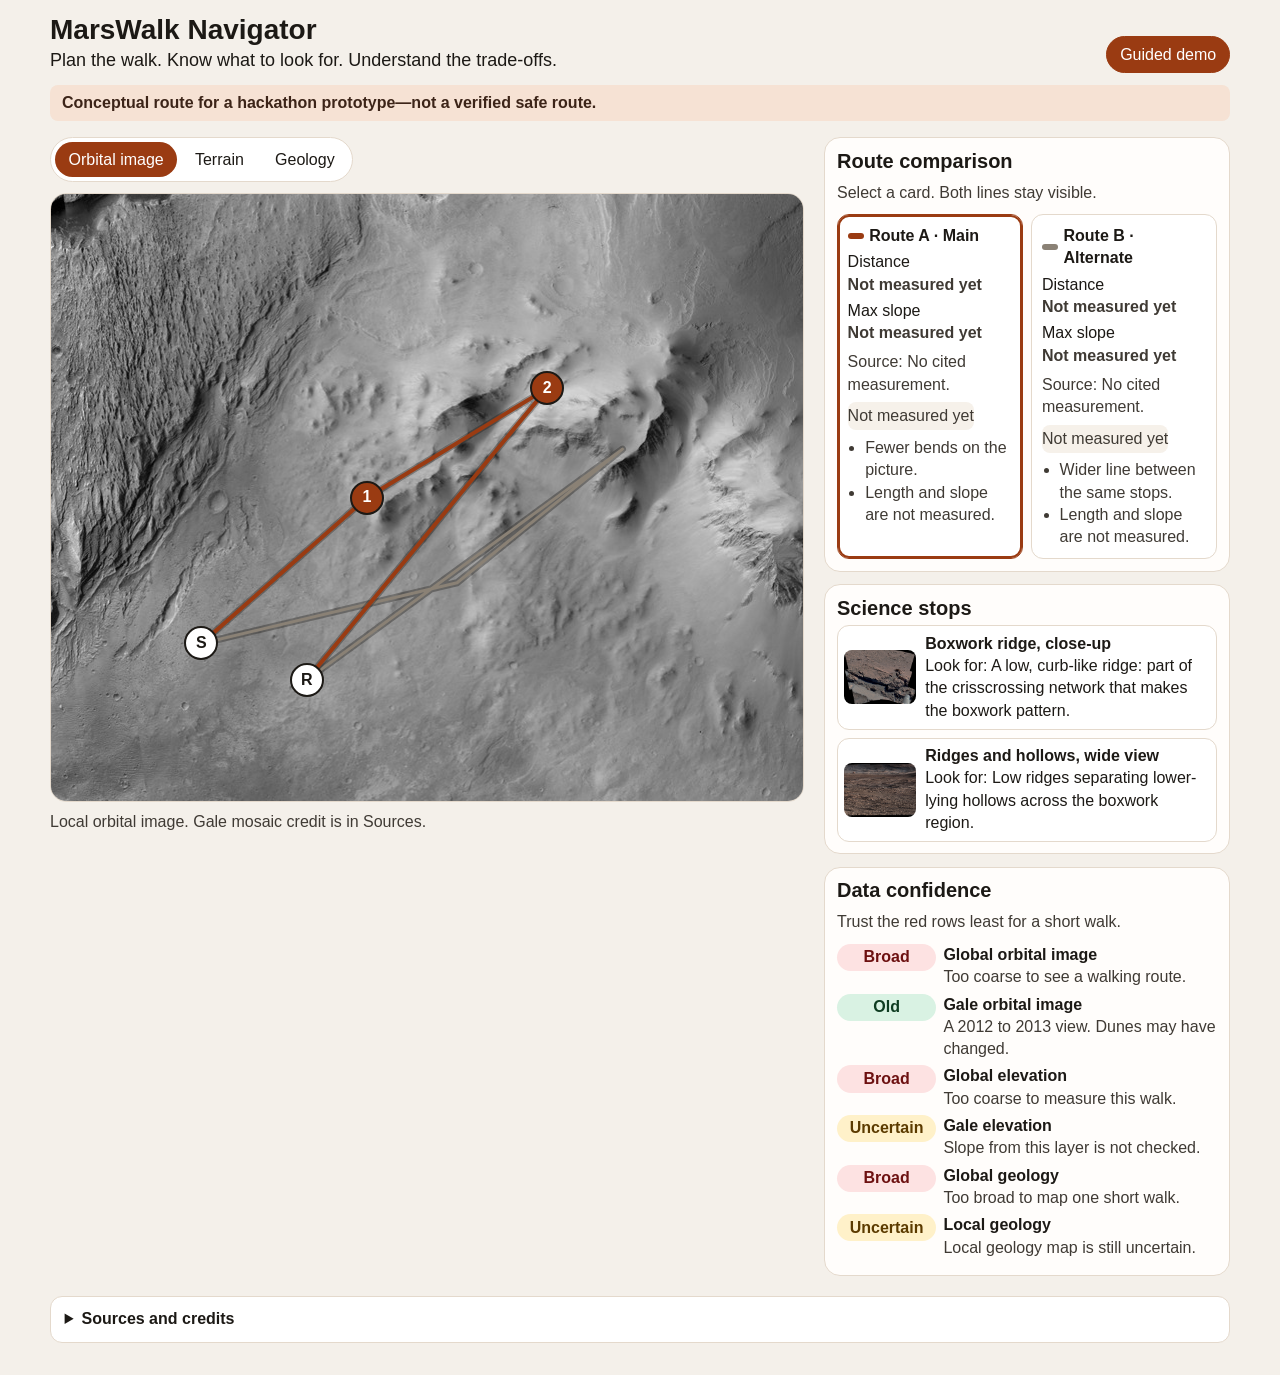
==== index.html @ 195db666 "Share the MarsWalk Navigator prototype." ====
<!DOCTYPE html>
<html lang="en">
<head>
  <meta charset="UTF-8">
  <meta name="viewport" content="width=device-width, initial-scale=1">
  <title>MarsWalk Navigator</title>
  <link rel="stylesheet" href="style.css">
</head>
<body>
  <a class="skip" href="#map-heading">Skip to map</a>
  <div class="page">
    <header class="topbar">
      <div class="topbar-row">
        <div>
          <h1>MarsWalk Navigator</h1>
          <p class="tagline">Plan the walk. Know what to look for. Understand the trade-offs.</p>
        </div>
        <button type="button" id="guide-open">Guided demo</button>
      </div>
      <p class="ribbon" role="note">Conceptual route for a hackathon prototype—not a verified safe route.</p>
    </header>

    <div id="guide" class="guide" hidden role="region" aria-label="Guided demo">
      <p id="guide-count"></p>
      <p id="guide-caption" aria-live="polite"></p>
      <div class="guide-actions">
        <button type="button" id="guide-back">Back</button>
        <button type="button" id="guide-next">Next</button>
        <button type="button" id="guide-close">Close</button>
      </div>
    </div>

    <main class="layout">
      <section class="map-column" aria-labelledby="map-heading">
        <h2 id="map-heading" class="visually-hidden">Map</h2>
        <div class="tabs" role="tablist" aria-label="Map view">
          <button type="button" role="tab" id="tab-orbital" data-layer="orbital" aria-selected="true" aria-controls="map-panel">Orbital image</button>
          <button type="button" role="tab" id="tab-terrain" data-layer="terrain" aria-selected="false" aria-controls="map-panel" tabindex="-1">Terrain</button>
          <button type="button" role="tab" id="tab-geology" data-layer="geology" aria-selected="false" aria-controls="map-panel" tabindex="-1">Geology</button>
        </div>
        <div class="map-frame" id="map-panel" role="tabpanel" aria-labelledby="tab-orbital">
          <img id="map-photo" src="assets/base-map.jpg" alt="Grayscale orbital view of ridged ground. Lines on top are a conceptual route.">
          <div id="map-missing" class="map-missing" hidden>
            <p>Layer not available yet</p>
          </div>
          <svg id="routes" viewBox="0 0 100 100" preserveAspectRatio="none" aria-hidden="true"></svg>
          <div id="markers"></div>
        </div>
        <p id="map-caption" class="caption">Local orbital image. Gale mosaic credit is in Sources.</p>
      </section>

      <aside class="side" aria-label="Walk plan">
        <section class="card" aria-labelledby="routes-heading">
          <h2 id="routes-heading">Route comparison</h2>
          <p class="helper">Select a card. Both lines stay visible.</p>
          <div id="route-cards" class="route-grid"></div>
        </section>

        <section class="card" aria-labelledby="stops-heading">
          <h2 id="stops-heading">Science stops</h2>
          <div id="stop-cards" class="stop-list"></div>
        </section>

        <section class="card" aria-labelledby="trust-heading">
          <h2 id="trust-heading" tabindex="-1">Data confidence</h2>
          <p class="helper">Trust the red rows least for a short walk.</p>
          <ul id="confidence" class="trust-list"></ul>
        </section>
      </aside>
    </main>

    <footer>
      <details>
        <summary>Sources and credits</summary>
        <div id="sources"></div>
      </details>
    </footer>
  </div>

  <div id="modal" class="modal" hidden>
    <div class="modal-backdrop" id="modal-backdrop"></div>
    <div class="modal-panel" role="dialog" aria-modal="true" aria-labelledby="modal-title">
      <button type="button" id="modal-close">Close</button>
      <h2 id="modal-title"></h2>
      <img id="modal-photo" alt="">
      <p id="modal-missing" class="muted" hidden>Photo not available yet</p>
      <p id="modal-look"></p>
      <p id="modal-note"></p>
      <p id="modal-tools"></p>
      <p id="modal-credit"></p>
    </div>
  </div>

  <script src="assets/data.js"></script>
  <script src="script.js"></script>
</body>
</html>
---- style.css ----
/* MarsWalk Navigator. One accent, two text sizes, plus headings. */

:root {
  --ink: #1c1915;
  --muted: #3f3a34;
  --paper: #f4f0ea;
  --card: #fffdfb;
  --line: #e4d9cc;
  --accent: #9a3b12;
  --soft: #f6e2d4;
}

* {
  box-sizing: border-box;
}

body {
  margin: 0;
  font-family: "Segoe UI", sans-serif;
  font-size: 16px;
  line-height: 1.4;
  color: var(--ink);
  background: var(--paper);
}

button,
summary {
  font: inherit;
  cursor: pointer;
}

button:focus-visible,
summary:focus-visible,
a:focus-visible {
  outline: 3px solid #0b57d0;
  outline-offset: 2px;
}

h1, h2, p {
  margin-top: 0;
}

h1 {
  margin-bottom: 0.15rem;
  font-size: 1.75rem;
  line-height: 1.15;
}

h2 {
  margin-bottom: 0.35rem;
  font-size: 1.25rem;
  line-height: 1.2;
}

.page {
  width: min(1180px, calc(100% - 2rem));
  margin: 0 auto;
  padding: 0.85rem 0 2rem;
}

.skip {
  position: absolute;
  left: 0.5rem;
  top: 0.5rem;
  transform: translateY(-150%);
  background: #fff;
  color: var(--ink);
  padding: 0.4rem 0.6rem;
  z-index: 30;
}

.skip:focus {
  transform: none;
}

.topbar-row {
  display: flex;
  justify-content: space-between;
  gap: 1rem;
  align-items: flex-end;
}

.tagline {
  margin-bottom: 0;
  font-size: 1.125rem;
}

.ribbon {
  margin: 0.7rem 0 0;
  padding: 0.45rem 0.75rem;
  border-radius: 8px;
  background: var(--soft);
  color: #3c2418;
  font-weight: 700;
}

#guide-open,
.guide-actions button,
#modal-close {
  border: 1px solid var(--accent);
  border-radius: 999px;
  background: #fff;
  color: var(--accent);
  padding: 0.4rem 0.8rem;
}

#guide-open {
  background: var(--accent);
  color: #fff;
  white-space: nowrap;
}

.guide {
  margin-top: 0.7rem;
  padding: 0.75rem 0.85rem;
  border-radius: 12px;
  background: #fff;
  border: 1px solid var(--line);
}

.guide p {
  margin-bottom: 0.35rem;
}

.guide-actions {
  display: flex;
  gap: 0.4rem;
  margin-top: 0.45rem;
}

.layout {
  display: grid;
  grid-template-columns: minmax(0, 65fr) minmax(260px, 35fr);
  gap: 1.25rem;
  align-items: start;
  margin-top: 1rem;
}

.caption,
.helper {
  margin: 0.55rem 0 0;
  color: var(--muted);
}

.tabs {
  display: flex;
  gap: 0.25rem;
  width: fit-content;
  max-width: 100%;
  margin-bottom: 0.65rem;
  padding: 0.25rem;
  border: 1px solid var(--line);
  border-radius: 999px;
  background: #fff;
}

.tabs button {
  border: 0;
  border-radius: 999px;
  background: transparent;
  color: var(--ink);
  padding: 0.4rem 0.85rem;
}

.tabs button[aria-selected="true"] {
  background: var(--accent);
  color: #fff;
}

.map-frame {
  position: relative;
  overflow: hidden;
  aspect-ratio: 751 / 607;
  border-radius: 16px;
  background: #e7e1d6;
  border: 1px solid var(--line);
}

#map-photo {
  display: block;
  width: 100%;
  height: 100%;
  object-fit: cover;
  opacity: 1;
  transition: opacity 0.35s ease;
}

#map-photo.is-out {
  opacity: 0;
}

#routes,
#markers,
.map-missing {
  position: absolute;
  inset: 0;
}

#routes {
  width: 100%;
  height: 100%;
  z-index: 1;
}

.route {
  fill: none;
  stroke-linejoin: round;
  stroke-linecap: round;
  vector-effect: non-scaling-stroke;
}

.route-halo {
  stroke: #1c1915;
  stroke-width: 7px;
  opacity: 0.35;
}

.route-line {
  stroke: #8a8175;
  stroke-width: 3px;
}

.route-line.is-on {
  stroke: var(--accent);
  stroke-width: 4px;
}

#markers {
  z-index: 3;
}

.marker {
  position: absolute;
  width: 34px;
  height: 34px;
  border: 2px solid #1c1915;
  border-radius: 50%;
  background: #fff;
  color: var(--ink);
  font-weight: 700;
  transform: translate(-50%, -50%);
  padding: 0;
}

.marker.is-stop {
  background: var(--accent);
  color: #fff;
}

.tip {
  position: absolute;
  left: 50%;
  bottom: calc(100% + 6px);
  transform: translateX(-50%);
  padding: 0.2rem 0.45rem;
  border-radius: 6px;
  background: #1c1915;
  color: #fff;
  font-size: 1rem;
  font-weight: 600;
  white-space: nowrap;
  opacity: 0;
  pointer-events: none;
}

.tip.below {
  bottom: auto;
  top: calc(100% + 6px);
}

.marker:hover .tip,
.marker:focus .tip,
.marker:focus-visible .tip {
  opacity: 1;
}

.map-missing {
  z-index: 2;
  display: grid;
  align-content: start;
  justify-items: center;
  padding: 0.75rem;
}

.map-missing p {
  margin: 0;
  padding: 0.35rem 0.7rem;
  border-radius: 999px;
  background: rgba(255, 253, 251, 0.95);
  font-weight: 700;
}

.side {
  display: flex;
  flex-direction: column;
  gap: 0.8rem;
}

.card {
  padding: 0.65rem 0.75rem 0.7rem;
  border: 1px solid var(--line);
  border-radius: 16px;
  background: var(--card);
}

.route-grid {
  display: grid;
  grid-template-columns: 1fr 1fr;
  gap: 0.55rem;
  margin-top: 0.65rem;
}

.route-card {
  display: flex;
  flex-direction: column;
  gap: 0.25rem;
  width: 100%;
  padding: 0.6rem;
  border: 1px solid var(--line);
  border-radius: 12px;
  background: #fff;
  color: var(--ink);
  text-align: left;
}

.route-card[aria-pressed="true"] {
  border-color: var(--accent);
  box-shadow: inset 0 0 0 2px var(--accent);
}

.route-name {
  display: flex;
  align-items: center;
  gap: 0.35rem;
  font-weight: 700;
}

.swatch {
  width: 1rem;
  height: 0.35rem;
  border-radius: 999px;
  background: #8a8175;
}

.swatch.is-on {
  background: var(--accent);
}

.stat {
  display: flex;
  flex-direction: column;
}

.stat b {
  font-weight: 700;
}

.is-empty {
  color: var(--muted);
  font-weight: 600;
}

.source-line,
.tradeoffs {
  margin: 0.15rem 0 0;
  color: var(--muted);
}

.tradeoffs {
  padding-left: 1.1rem;
}

.profile-box {
  display: grid;
  place-items: center;
  min-height: 28px;
  margin-top: 0.15rem;
  border-radius: 8px;
  background: #f6f1ea;
  color: var(--muted);
  text-align: center;
}

.profile-box svg {
  width: 100%;
  height: 52px;
  display: block;
}

.stop-list {
  display: flex;
  flex-direction: column;
  gap: 0.5rem;
}

.stop-btn {
  display: grid;
  grid-template-columns: 72px 1fr;
  gap: 0.55rem;
  width: 100%;
  padding: 0.4rem;
  border: 1px solid var(--line);
  border-radius: 12px;
  background: #fff;
  color: var(--ink);
  text-align: left;
  align-items: center;
}

.stop-btn img {
  width: 72px;
  height: 54px;
  object-fit: cover;
  border-radius: 8px;
  background: #e7e1d6;
}

.stop-btn strong,
.look-line {
  display: block;
}

.trust-list {
  list-style: none;
  margin: 0.65rem 0 0;
  padding: 0;
}

.trust-list li {
  display: grid;
  grid-template-columns: auto 1fr;
  gap: 0.45rem;
  align-items: start;
  margin: 0.3rem 0;
}

.badge {
  display: inline-block;
  min-width: 6.2rem;
  padding: 0.15rem 0.45rem;
  border-radius: 999px;
  font-weight: 700;
  text-align: center;
}

.badge-red {
  background: #fde2e2;
  color: #6d1010;
}

.badge-yellow {
  background: #fff1c9;
  color: #5c3b00;
}

.badge-green {
  background: #d9f2e3;
  color: #0f3d22;
}

.trust-copy {
  display: block;
}

.reason {
  display: block;
  color: var(--muted);
}

footer {
  margin-top: 1.25rem;
}

details {
  border: 1px solid var(--line);
  border-radius: 12px;
  background: #fff;
  padding: 0.7rem 0.85rem;
}

summary {
  font-weight: 700;
}

#sources {
  margin-top: 0.7rem;
}

#sources h3 {
  margin: 0.9rem 0 0.25rem;
  font-size: 1.125rem;
}

#sources p,
#sources a {
  margin: 0.2rem 0;
  color: var(--ink);
  word-break: break-word;
}

.modal {
  position: fixed;
  inset: 0;
  z-index: 20;
  display: grid;
  place-items: center;
  padding: 1rem;
}

.modal-backdrop {
  position: absolute;
  inset: 0;
  background: rgba(28, 25, 21, 0.55);
}

.modal-panel {
  position: relative;
  z-index: 1;
  width: min(40rem, 100%);
  max-height: calc(100vh - 2rem);
  overflow: auto;
  padding: 1rem;
  border-radius: 16px;
  background: #fff;
}

.modal-panel img {
  display: block;
  width: 100%;
  max-height: 42vh;
  object-fit: contain;
  background: #1c1915;
  border-radius: 12px;
}

#modal-close {
  float: right;
}

.visually-hidden {
  position: absolute;
  width: 1px;
  height: 1px;
  padding: 0;
  margin: -1px;
  overflow: hidden;
  clip: rect(0, 0, 0, 0);
  border: 0;
}

#map-photo[hidden],
.map-missing[hidden],
.modal[hidden],
.guide[hidden],
#modal-missing[hidden] {
  display: none !important;
}

@media (prefers-reduced-motion: reduce) {
  #map-photo {
    transition: none;
  }
}

@media (max-width: 800px) {
  .layout {
    grid-template-columns: 1fr;
  }

  .topbar-row {
    flex-direction: column;
    align-items: flex-start;
  }

  .tabs {
    width: 100%;
  }

  .tabs button {
    flex: 1;
  }
}

@media (max-width: 520px) {
  .route-grid {
    grid-template-columns: 1fr;
  }
}
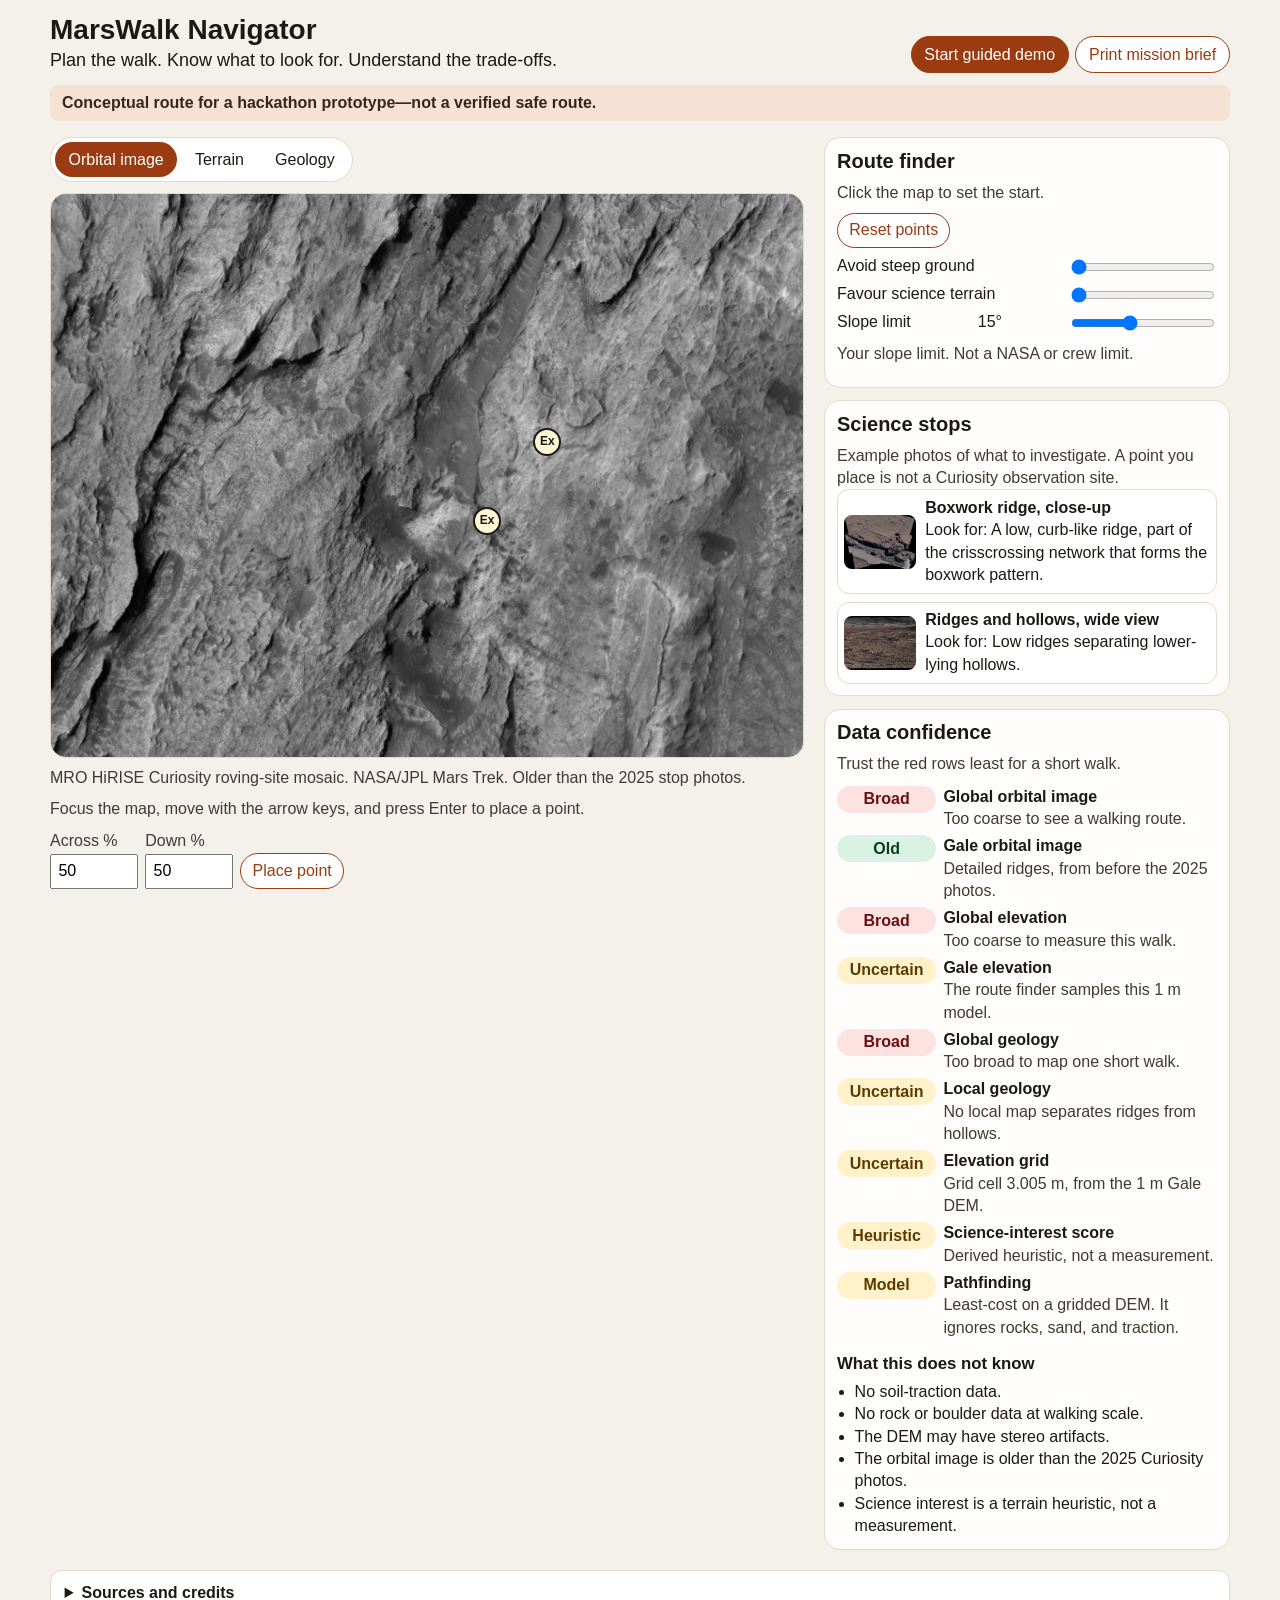
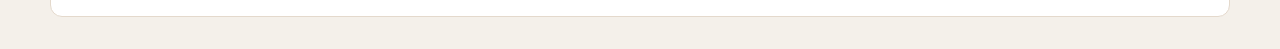
==== commit 6b05808a: "Replace fixed routes with a Gale DEM route finder." ====
--- a/index.html
+++ b/index.html
@@ -15,7 +15,10 @@
           <h1>MarsWalk Navigator</h1>
           <p class="tagline">Plan the walk. Know what to look for. Understand the trade-offs.</p>
         </div>
-        <button type="button" id="guide-open">Guided demo</button>
+        <div class="top-actions">
+          <button type="button" id="guide-open">Start guided demo</button>
+          <button type="button" id="print-brief">Print mission brief</button>
+        </div>
       </div>
       <p class="ribbon" role="note">Conceptual route for a hackathon prototype—not a verified safe route.</p>
     </header>
@@ -38,26 +41,45 @@
           <button type="button" role="tab" id="tab-terrain" data-layer="terrain" aria-selected="false" aria-controls="map-panel" tabindex="-1">Terrain</button>
           <button type="button" role="tab" id="tab-geology" data-layer="geology" aria-selected="false" aria-controls="map-panel" tabindex="-1">Geology</button>
         </div>
-        <div class="map-frame" id="map-panel" role="tabpanel" aria-labelledby="tab-orbital">
-          <img id="map-photo" src="assets/base-map.jpg" alt="Grayscale orbital view of ridged ground. Lines on top are a conceptual route.">
+        <div class="map-frame" id="map-panel" role="tabpanel" tabindex="0" aria-labelledby="tab-orbital" aria-describedby="map-hint">
+          <img id="map-photo" src="assets/maps/orbital.jpg" alt="Grayscale HiRISE view of boxwork ridges. Lines on top are conceptual routes.">
           <div id="map-missing" class="map-missing" hidden>
             <p>Layer not available yet</p>
           </div>
           <svg id="routes" viewBox="0 0 100 100" preserveAspectRatio="none" aria-hidden="true"></svg>
+          <div id="map-cursor" hidden></div>
           <div id="markers"></div>
         </div>
-        <p id="map-caption" class="caption">Local orbital image. Gale mosaic credit is in Sources.</p>
+        <p id="map-caption" class="caption">MRO HiRISE Curiosity roving-site mosaic. NASA/JPL Mars Trek.</p>
+        <p id="map-keys" class="helper">Focus the map, move with the arrow keys, and press Enter to place a point.</p>
+        <form id="coord-form" class="coord-form">
+          <label>Across % <input id="coord-x" type="number" min="0" max="100" step="0.1" value="50"></label>
+          <label>Down % <input id="coord-y" type="number" min="0" max="100" step="0.1" value="50"></label>
+          <button type="submit" id="coord-place">Place point</button>
+        </form>
       </section>
 
       <aside class="side" aria-label="Walk plan">
         <section class="card" aria-labelledby="routes-heading">
-          <h2 id="routes-heading">Route comparison</h2>
-          <p class="helper">Select a card. Both lines stay visible.</p>
+          <h2 id="routes-heading">Route finder</h2>
+          <p id="map-hint" class="helper">Click the map to set the start.</p>
+          <p id="click-note" class="helper" role="status"></p>
+          <div class="point-actions">
+            <button type="button" id="reset-points">Reset points</button>
+          </div>
+          <div class="weights">
+            <label>Avoid steep ground <input id="weight-slope" type="range" min="0" max="120" value="0"></label>
+            <label>Favour science terrain <input id="weight-science" type="range" min="0" max="80" value="0"></label>
+            <label>Slope limit <span id="limit-value">15°</span> <input id="slope-limit" type="range" min="5" max="30" value="15"></label>
+          </div>
+          <p id="limit-note" class="helper">Your slope limit. Not a NASA or crew limit.</p>
+          <p id="custom-note" class="helper" aria-live="polite"></p>
           <div id="route-cards" class="route-grid"></div>
         </section>
 
         <section class="card" aria-labelledby="stops-heading">
           <h2 id="stops-heading">Science stops</h2>
+          <p class="helper">Example photos of what to investigate. A point you place is not a Curiosity observation site.</p>
           <div id="stop-cards" class="stop-list"></div>
         </section>
 
@@ -65,6 +87,8 @@
           <h2 id="trust-heading" tabindex="-1">Data confidence</h2>
           <p class="helper">Trust the red rows least for a short walk.</p>
           <ul id="confidence" class="trust-list"></ul>
+          <h3 id="unknown-heading">What this does not know</h3>
+          <ul id="unknown" class="unknown-list"></ul>
         </section>
       </aside>
     </main>
@@ -85,13 +109,16 @@
       <img id="modal-photo" alt="">
       <p id="modal-missing" class="muted" hidden>Photo not available yet</p>
       <p id="modal-look"></p>
-      <p id="modal-note"></p>
+      <p id="modal-why"></p>
       <p id="modal-tools"></p>
       <p id="modal-credit"></p>
+      <p><a id="modal-source" href="#">JPL image page</a></p>
     </div>
   </div>
 
-  <script src="assets/data.js"></script>
+  <script src="data/data.js"></script>
+  <script src="data/grid.js"></script>
+  <script src="pathfinder.js"></script>
   <script src="script.js"></script>
 </body>
 </html>
--- a/style.css
+++ b/style.css
@@ -8,6 +8,20 @@
   --line: #e4d9cc;
   --accent: #9a3b12;
   --soft: #f6e2d4;
+  --on-accent: #fff;
+}
+
+@media (prefers-color-scheme: dark) {
+  :root {
+    --ink: #f4f0ea;
+    --muted: #d2c6b8;
+    --paper: #1c1915;
+    --card: #2a241e;
+    --line: #4a4036;
+    --accent: #e08a55;
+    --soft: #3c2a22;
+    --on-accent: #1c1915;
+  }
 }
 
 * {
@@ -95,6 +109,7 @@
 }
 
 #guide-open,
+#print-brief,
 .guide-actions button,
 #modal-close {
   border: 1px solid var(--accent);
@@ -104,9 +119,15 @@
   padding: 0.4rem 0.8rem;
 }
 
+.top-actions {
+  display: flex;
+  gap: 0.4rem;
+  flex-wrap: wrap;
+}
+
 #guide-open {
   background: var(--accent);
-  color: #fff;
+  color: var(--on-accent);
   white-space: nowrap;
 }
 
@@ -170,7 +191,7 @@
 .map-frame {
   position: relative;
   overflow: hidden;
-  aspect-ratio: 751 / 607;
+  aspect-ratio: 1600 / 1200;
   border-radius: 16px;
   background: #e7e1d6;
   border: 1px solid var(--line);
@@ -218,6 +239,10 @@
 .route-line {
   stroke: #8a8175;
   stroke-width: 3px;
+}
+
+.route-custom {
+  stroke-dasharray: 7 5;
 }
 
 .route-line.is-on {
@@ -305,9 +330,69 @@
 
 .route-grid {
   display: grid;
-  grid-template-columns: 1fr 1fr;
+  grid-template-columns: 1fr;
   gap: 0.55rem;
   margin-top: 0.65rem;
+}
+
+.choose-route,
+.open-stop,
+#reset-points,
+#coord-place {
+  border: 1px solid var(--accent);
+  border-radius: 999px;
+  background: #fff;
+  color: var(--accent);
+  padding: 0.35rem 0.7rem;
+}
+
+.route-card.is-selected {
+  border-color: var(--accent);
+  box-shadow: inset 0 0 0 2px var(--accent);
+}
+
+.coord-form,
+.point-actions {
+  display: flex;
+  flex-wrap: wrap;
+  gap: 0.45rem;
+  align-items: end;
+  margin-top: 0.55rem;
+}
+
+.coord-form label {
+  display: grid;
+  gap: 0.15rem;
+  color: var(--muted);
+}
+
+.coord-form input {
+  width: 5.5rem;
+  font: inherit;
+  padding: 0.25rem 0.4rem;
+}
+
+#map-cursor {
+  position: absolute;
+  z-index: 2;
+  width: 16px;
+  height: 16px;
+  border: 2px solid var(--accent);
+  border-radius: 3px;
+  transform: translate(-50%, -50%);
+  pointer-events: none;
+}
+
+.example-marker {
+  width: 28px;
+  height: 28px;
+  font-size: 0.75rem;
+  background: #fff7d6;
+}
+
+.open-stop {
+  align-self: flex-start;
+  margin-top: 0.25rem;
 }
 
 .route-card {
@@ -385,6 +470,50 @@
   width: 100%;
   height: 52px;
   display: block;
+}
+
+.profile-line {
+  fill: none;
+  stroke: var(--accent);
+  stroke-width: 2;
+}
+
+.band {
+  fill: var(--soft);
+  stroke: none;
+}
+
+.weights {
+  display: grid;
+  gap: 0.35rem;
+  margin-top: 0.45rem;
+}
+
+.weights label {
+  display: flex;
+  justify-content: space-between;
+  gap: 0.6rem;
+  align-items: center;
+}
+
+.weights input {
+  width: 9rem;
+}
+
+.rank-note {
+  min-height: 1.2rem;
+  color: var(--accent);
+  font-weight: 700;
+}
+
+.unknown-list {
+  margin: 0.35rem 0 0;
+  padding-left: 1.1rem;
+}
+
+#unknown-heading {
+  margin: 0.8rem 0 0;
+  font-size: 1.05rem;
 }
 
 .stop-list {
@@ -586,3 +715,75 @@
     grid-template-columns: 1fr;
   }
 }
+
+@media print {
+  .skip,
+  .tabs,
+  .top-actions,
+  .guide,
+  .weights,
+  .coord-form,
+  .point-actions,
+  #map-cursor,
+  #markers,
+  .modal {
+    display: none !important;
+  }
+
+  body {
+    background: #fff;
+    color: #1c1915;
+  }
+
+  .page {
+    width: auto;
+  }
+
+  .layout {
+    display: block;
+  }
+
+  .ribbon {
+    border: 1px solid #1c1915;
+  }
+}
+
+@media (prefers-color-scheme: dark) {
+  .tabs,
+  .guide,
+  .route-card,
+  .stop-btn,
+  details,
+  .modal-panel,
+  #print-brief,
+  .guide-actions button,
+  #modal-close,
+  #reset-points,
+  #coord-place,
+  .choose-route,
+  .open-stop,
+  .map-missing p,
+  .profile-box {
+    background: var(--card);
+    color: var(--ink);
+  }
+
+  .tabs button,
+  .marker {
+    color: var(--ink);
+  }
+
+  .marker {
+    background: var(--card);
+  }
+
+  .tabs button[aria-selected="true"],
+  #guide-open {
+    background: var(--accent);
+    color: var(--on-accent);
+  }
+
+  .ribbon {
+    color: #f6e2d4;
+  }
+}
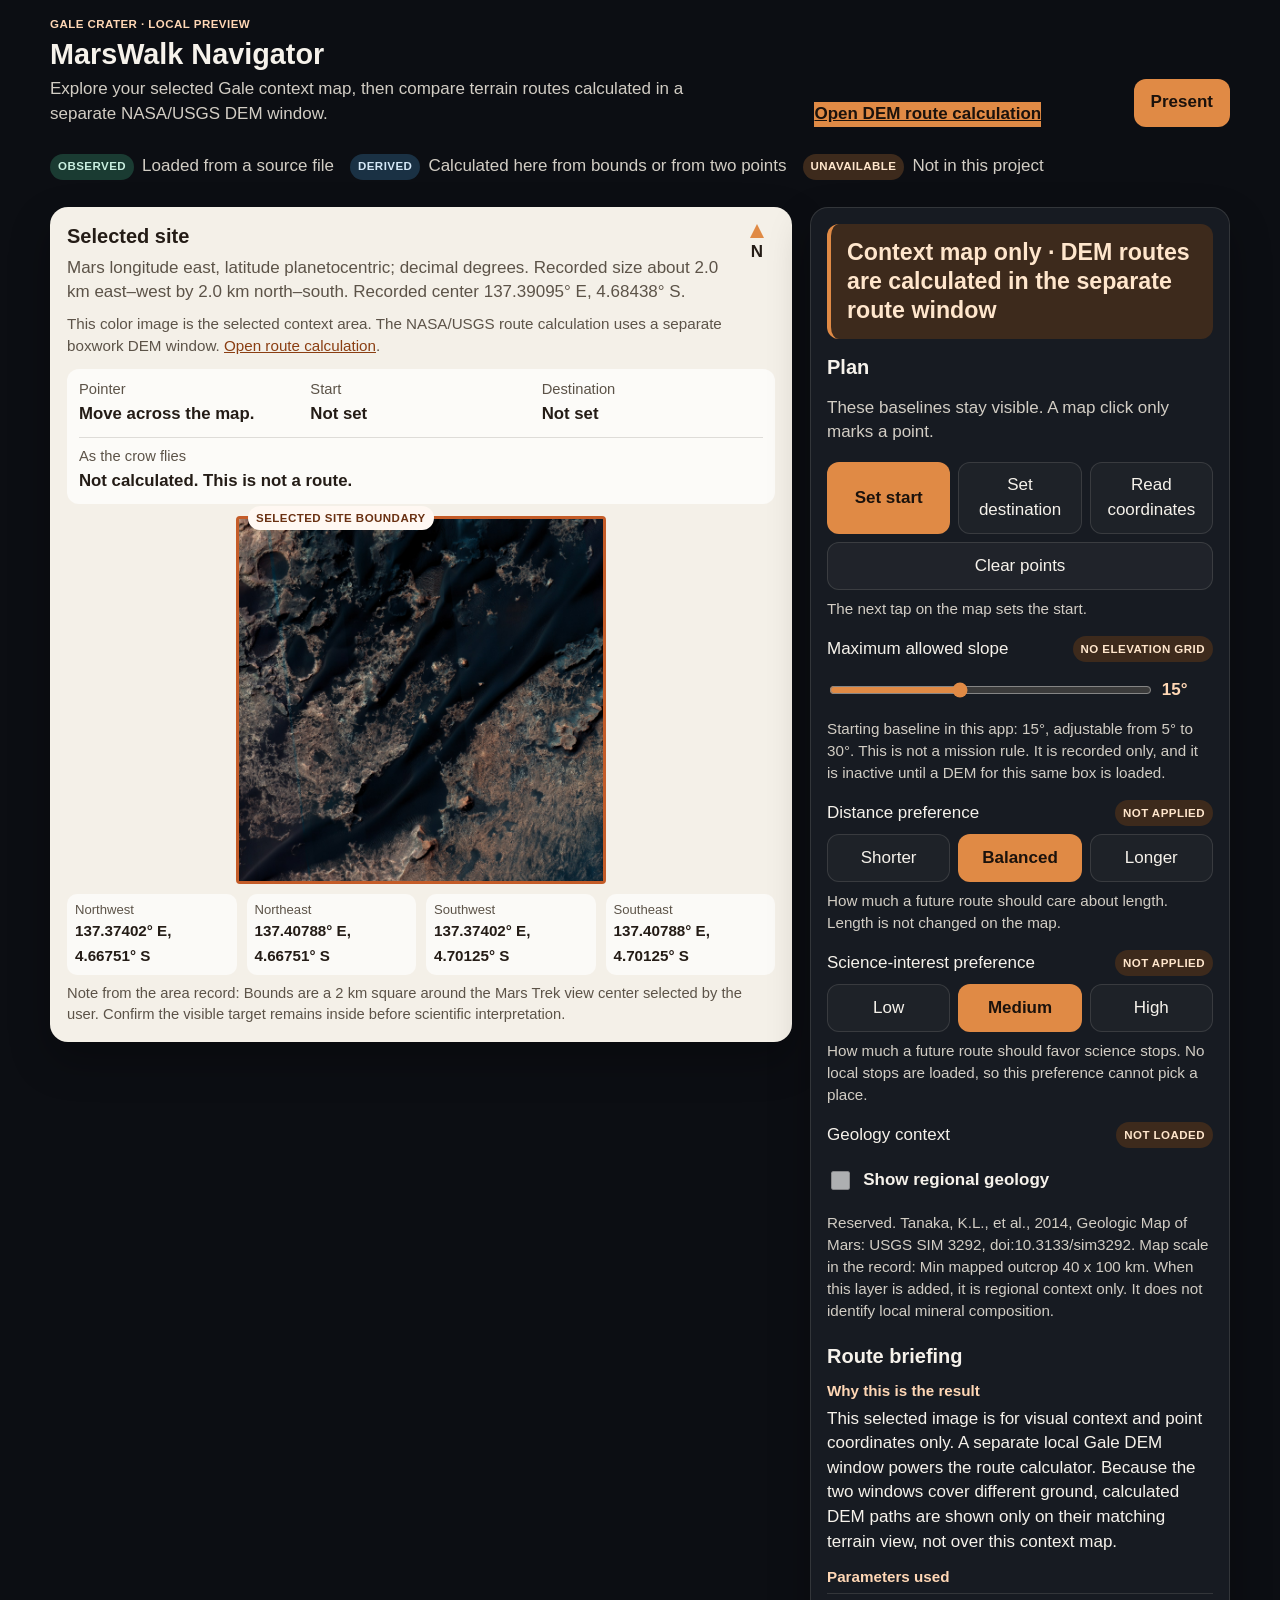
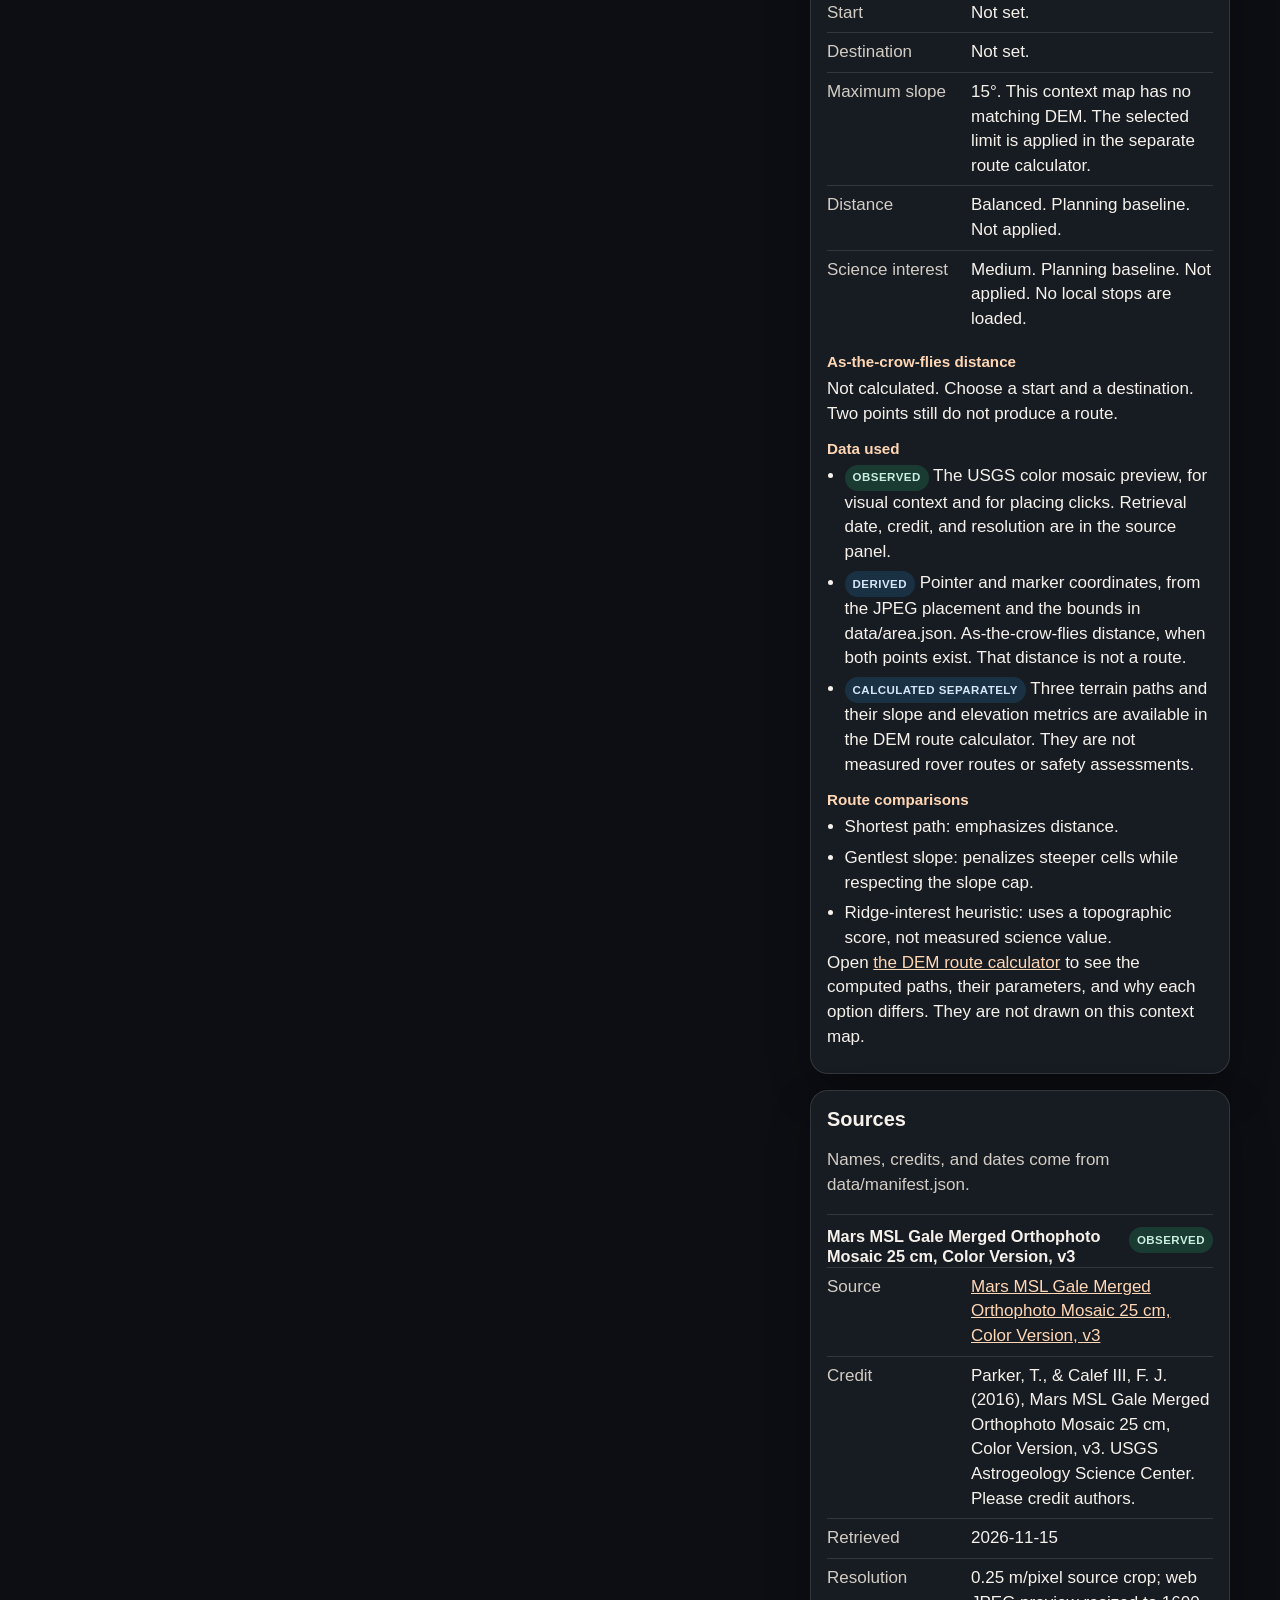
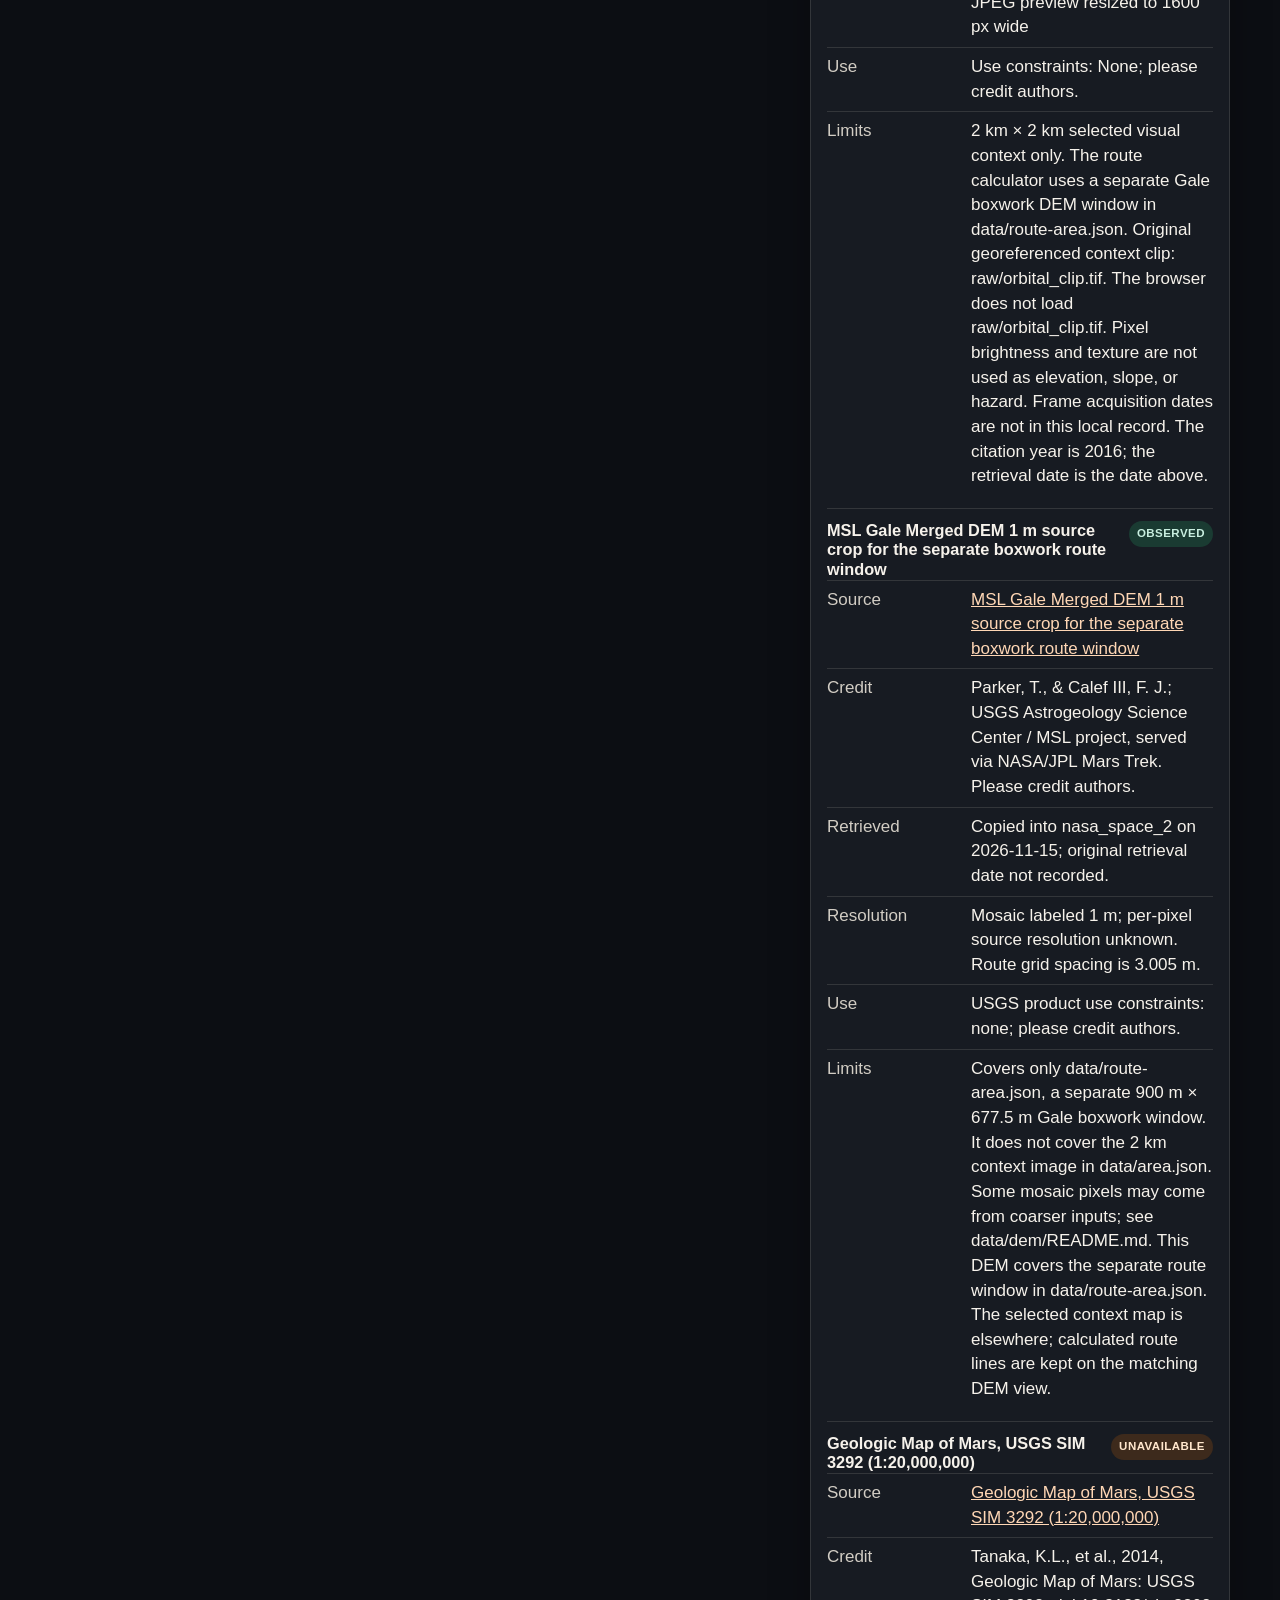
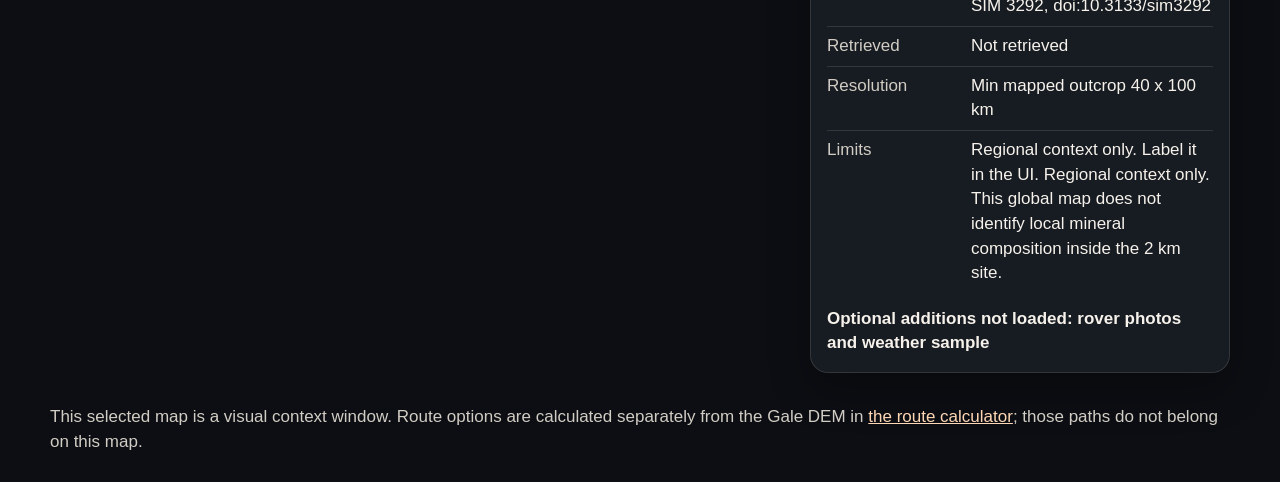
==== commit 1a9d21dd: "Initial commit for nasa_space_2" ====
--- a/index.html
+++ b/index.html
@@ -1,124 +1,187 @@
 <!DOCTYPE html>
 <html lang="en">
 <head>
-  <meta charset="UTF-8">
+  <meta charset="utf-8">
   <meta name="viewport" content="width=device-width, initial-scale=1">
   <title>MarsWalk Navigator</title>
+  <meta name="description" content="Explore a selected Gale context map and compare rover route options calculated from a separate USGS terrain model.">
   <link rel="stylesheet" href="style.css">
 </head>
 <body>
-  <a class="skip" href="#map-heading">Skip to map</a>
-  <div class="page">
-    <header class="topbar">
-      <div class="topbar-row">
+  <a class="skip" href="#map">Skip to map</a>
+
+  <header class="site-header">
+    <div class="brand">
+      <p class="eyebrow">Gale crater · local preview</p>
+      <h1>MarsWalk Navigator</h1>
+      <p class="tagline">Explore your selected Gale context map, then compare terrain routes calculated in a separate NASA/USGS DEM window.</p>
+    </div>
+    <a class="primary" href="route-demo.html">Open DEM route calculation</a>
+    <button type="button" class="primary" id="present-open">Present</button>
+  </header>
+
+  <p id="load-error" class="banner" hidden></p>
+  <p id="live" class="visually-hidden" aria-live="polite"></p>
+
+  <ul class="legend" aria-label="How to read this page">
+    <li><span class="tag observed">Observed</span> Loaded from a source file</li>
+    <li><span class="tag derived">Derived</span> Calculated here from bounds or from two points</li>
+    <li><span class="tag unavailable">Unavailable</span> Not in this project</li>
+  </ul>
+
+  <main class="layout">
+    <section class="panel map-panel" id="map" aria-labelledby="map-title">
+      <div class="panel-head">
         <div>
-          <h1>MarsWalk Navigator</h1>
-          <p class="tagline">Plan the walk. Know what to look for. Understand the trade-offs.</p>
+          <h2 id="map-title">Selected site</h2>
+          <p id="site-meta">Loading the area record…</p>
+          <p class="help">This color image is the selected context area. The NASA/USGS route calculation uses a separate boxwork DEM window. <a href="route-demo.html">Open route calculation</a>.</p>
         </div>
-        <div class="top-actions">
-          <button type="button" id="guide-open">Start guided demo</button>
-          <button type="button" id="print-brief">Print mission brief</button>
+        <div class="north" title="Up is north, from the latitude bounds">
+          <span class="north-arrow" aria-hidden="true"></span>
+          <span>N</span>
         </div>
       </div>
-      <p class="ribbon" role="note">Conceptual route for a hackathon prototype—not a verified safe route.</p>
-    </header>
 
-    <div id="guide" class="guide" hidden role="region" aria-label="Guided demo">
-      <p id="guide-count"></p>
-      <p id="guide-caption" aria-live="polite"></p>
-      <div class="guide-actions">
-        <button type="button" id="guide-back">Back</button>
-        <button type="button" id="guide-next">Next</button>
-        <button type="button" id="guide-close">Close</button>
+      <div id="readout" class="readout">
+        <p><span>Pointer</span> <strong id="pointer-readout">Move across the map.</strong></p>
+        <p><span>Start</span> <strong id="start-readout">Not set</strong></p>
+        <p><span>Destination</span> <strong id="end-readout">Not set</strong></p>
+        <p class="crow-line"><span>As the crow flies</span> <strong id="crow-readout">Not calculated. This is not a route.</strong></p>
       </div>
-    </div>
 
-    <main class="layout">
-      <section class="map-column" aria-labelledby="map-heading">
-        <h2 id="map-heading" class="visually-hidden">Map</h2>
-        <div class="tabs" role="tablist" aria-label="Map view">
-          <button type="button" role="tab" id="tab-orbital" data-layer="orbital" aria-selected="true" aria-controls="map-panel">Orbital image</button>
-          <button type="button" role="tab" id="tab-terrain" data-layer="terrain" aria-selected="false" aria-controls="map-panel" tabindex="-1">Terrain</button>
-          <button type="button" role="tab" id="tab-geology" data-layer="geology" aria-selected="false" aria-controls="map-panel" tabindex="-1">Geology</button>
-        </div>
-        <div class="map-frame" id="map-panel" role="tabpanel" tabindex="0" aria-labelledby="tab-orbital" aria-describedby="map-hint">
-          <img id="map-photo" src="assets/maps/orbital.jpg" alt="Grayscale HiRISE view of boxwork ridges. Lines on top are conceptual routes.">
-          <div id="map-missing" class="map-missing" hidden>
-            <p>Layer not available yet</p>
-          </div>
-          <svg id="routes" viewBox="0 0 100 100" preserveAspectRatio="none" aria-hidden="true"></svg>
-          <div id="map-cursor" hidden></div>
+      <div class="viewport" id="viewport" data-spot="map">
+        <p class="boundary-label">Selected site boundary</p>
+        <div class="frame">
+          <img
+            id="orbital"
+            src="assets/maps/orbital.jpg"
+            alt="Color orbital preview of the selected Gale crater site, from the USGS 25 centimeter mosaic. The JPEG is placed with the project bounds."
+            draggable="false">
+          <p id="image-error" class="image-error" hidden>The orbital image did not load from assets/maps/orbital.jpg.</p>
+          <svg id="geology-svg" hidden aria-hidden="true"></svg>
           <div id="markers"></div>
         </div>
-        <p id="map-caption" class="caption">MRO HiRISE Curiosity roving-site mosaic. NASA/JPL Mars Trek.</p>
-        <p id="map-keys" class="helper">Focus the map, move with the arrow keys, and press Enter to place a point.</p>
-        <form id="coord-form" class="coord-form">
-          <label>Across % <input id="coord-x" type="number" min="0" max="100" step="0.1" value="50"></label>
-          <label>Down % <input id="coord-y" type="number" min="0" max="100" step="0.1" value="50"></label>
-          <button type="submit" id="coord-place">Place point</button>
-        </form>
+      </div>
+
+      <p id="no-road" class="map-flag" hidden></p>
+      <p id="geology-map-note" class="map-flag" hidden>Regional context only. This layer does not identify local mineral composition.</p>
+
+      <div id="corners" class="corners" aria-label="Site corners"></div>
+      <p id="area-note" class="quiet"></p>
+    </section>
+
+    <div class="side">
+      <section class="panel" aria-labelledby="plan-title">
+        <div data-spot="controls" id="controls">
+          <p id="status-line" class="status-banner">Selected map is context only. Open the DEM route calculator for calculated paths.</p>
+          <h2 id="plan-title">Plan</h2>
+          <p class="lede">These baselines stay visible. A map click only marks a point.</p>
+
+          <div class="mode-row">
+            <div class="segment" role="radiogroup" aria-label="What a map click does">
+              <button type="button" id="mode-start" data-mode="start" aria-checked="true" role="radio">Set start</button>
+              <button type="button" id="mode-destination" data-mode="destination" aria-checked="false" role="radio">Set destination</button>
+              <button type="button" id="mode-inspect" data-mode="inspect" aria-checked="false" role="radio">Read coordinates</button>
+            </div>
+            <button type="button" class="secondary" id="clear">Clear points</button>
+          </div>
+          <p id="mode-help" class="help">The next tap on the map sets the start.</p>
+
+          <div class="field">
+            <div class="field-head">
+              <label for="slope">Maximum allowed slope</label>
+              <span class="badge" id="slope-badge">Not applied</span>
+            </div>
+            <div class="slope-row">
+              <input id="slope" type="range" min="5" max="30" step="1" value="15" aria-describedby="slope-help">
+              <output id="slope-value" for="slope">15°</output>
+            </div>
+            <p id="slope-help" class="help">Starting baseline in this app: 15°, adjustable from 5° to 30°. This is not a mission rule. It is recorded only, and it is inactive until a DEM for this same box is loaded.</p>
+          </div>
+
+          <div class="field">
+            <div class="field-head">
+              <span id="distance-label">Distance preference</span>
+              <span class="badge">Not applied</span>
+            </div>
+            <div class="segment" role="radiogroup" aria-labelledby="distance-label">
+              <button type="button" data-distance="shorter" aria-pressed="false">Shorter</button>
+              <button type="button" data-distance="balanced" aria-pressed="true">Balanced</button>
+              <button type="button" data-distance="longer" aria-pressed="false">Longer</button>
+            </div>
+            <p class="help">How much a future route should care about length. Length is not changed on the map.</p>
+          </div>
+
+          <div class="field">
+            <div class="field-head">
+              <span id="science-label">Science-interest preference</span>
+              <span class="badge">Not applied</span>
+            </div>
+            <div class="segment" role="radiogroup" aria-labelledby="science-label">
+              <button type="button" data-science="low" aria-pressed="false">Low</button>
+              <button type="button" data-science="medium" aria-pressed="true">Medium</button>
+              <button type="button" data-science="high" aria-pressed="false">High</button>
+            </div>
+            <p class="help">How much a future route should favor science stops. No local stops are loaded, so this preference cannot pick a place.</p>
+          </div>
+
+          <div class="field" id="geology-field">
+            <div class="field-head">
+              <span id="geology-label">Geology context</span>
+              <span class="badge" id="geology-badge">Not loaded</span>
+            </div>
+            <label class="check" for="geology">
+              <input type="checkbox" id="geology" disabled>
+              Show regional geology
+            </label>
+            <p class="help" id="geology-help">Reserved for the global geologic map. When that layer is added, label it regional context only. It does not identify local mineral composition.</p>
+          </div>
+        </div>
+
+        <div data-spot="route" id="briefing-spot">
+          <h2 class="briefing-title">Route briefing</h2>
+          <div id="briefing"></div>
+        </div>
       </section>
 
-      <aside class="side" aria-label="Walk plan">
-        <section class="card" aria-labelledby="routes-heading">
-          <h2 id="routes-heading">Route finder</h2>
-          <p id="map-hint" class="helper">Click the map to set the start.</p>
-          <p id="click-note" class="helper" role="status"></p>
-          <div class="point-actions">
-            <button type="button" id="reset-points">Reset points</button>
-          </div>
-          <div class="weights">
-            <label>Avoid steep ground <input id="weight-slope" type="range" min="0" max="120" value="0"></label>
-            <label>Favour science terrain <input id="weight-science" type="range" min="0" max="80" value="0"></label>
-            <label>Slope limit <span id="limit-value">15°</span> <input id="slope-limit" type="range" min="5" max="30" value="15"></label>
-          </div>
-          <p id="limit-note" class="helper">Your slope limit. Not a NASA or crew limit.</p>
-          <p id="custom-note" class="helper" aria-live="polite"></p>
-          <div id="route-cards" class="route-grid"></div>
-        </section>
+      <section class="panel" id="sources" data-spot="sources" aria-labelledby="sources-title">
+        <h2 id="sources-title">Sources</h2>
+        <p class="lede">Names, credits, and dates come from <span class="path">data/manifest.json</span>.</p>
+        <div id="source-list">
+          <p class="help">Loading source records…</p>
+        </div>
+      </section>
+    </div>
+  </main>
 
-        <section class="card" aria-labelledby="stops-heading">
-          <h2 id="stops-heading">Science stops</h2>
-          <p class="helper">Example photos of what to investigate. A point you place is not a Curiosity observation site.</p>
-          <div id="stop-cards" class="stop-list"></div>
-        </section>
+  <footer class="site-footer">
+    <p>This selected map is a visual context window. Route options are calculated separately from the Gale DEM in <a href="route-demo.html">the route calculator</a>; those paths do not belong on this map.</p>
+  </footer>
 
-        <section class="card" aria-labelledby="trust-heading">
-          <h2 id="trust-heading" tabindex="-1">Data confidence</h2>
-          <p class="helper">Trust the red rows least for a short walk.</p>
-          <ul id="confidence" class="trust-list"></ul>
-          <h3 id="unknown-heading">What this does not know</h3>
-          <ul id="unknown" class="unknown-list"></ul>
-        </section>
-      </aside>
-    </main>
-
-    <footer>
-      <details>
-        <summary>Sources and credits</summary>
-        <div id="sources"></div>
-      </details>
-    </footer>
-  </div>
-
-  <div id="modal" class="modal" hidden>
-    <div class="modal-backdrop" id="modal-backdrop"></div>
-    <div class="modal-panel" role="dialog" aria-modal="true" aria-labelledby="modal-title">
-      <button type="button" id="modal-close">Close</button>
-      <h2 id="modal-title"></h2>
-      <img id="modal-photo" alt="">
-      <p id="modal-missing" class="muted" hidden>Photo not available yet</p>
-      <p id="modal-look"></p>
-      <p id="modal-why"></p>
-      <p id="modal-tools"></p>
-      <p id="modal-credit"></p>
-      <p><a id="modal-source" href="#">JPL image page</a></p>
+  <div id="present" class="present" hidden>
+    <div class="present-card" role="region" aria-labelledby="present-title">
+      <p class="present-kicker" id="present-kicker">90-second demo</p>
+      <h2 id="present-title"></h2>
+      <p id="present-body"></p>
+      <div id="present-extra"></div>
+      <div class="present-progress" aria-hidden="true"><span id="present-fill"></span></div>
+      <div class="present-controls">
+        <p id="present-time">Step 1 of 6 · 0:00 / 1:30</p>
+        <div class="present-buttons">
+          <button type="button" class="secondary" id="present-back">Back</button>
+          <button type="button" class="secondary" id="present-pause">Pause</button>
+          <button type="button" class="primary" id="present-next">Next</button>
+          <button type="button" class="secondary" id="present-close">Close</button>
+        </div>
+      </div>
     </div>
   </div>
 
-  <script src="data/data.js"></script>
-  <script src="data/grid.js"></script>
-  <script src="pathfinder.js"></script>
+  <noscript>
+    <p class="banner">JavaScript is required to place the map bounds and load the source records.</p>
+  </noscript>
   <script src="script.js"></script>
 </body>
 </html>
+
--- a/style.css
+++ b/style.css
@@ -1,669 +1,594 @@
-/* MarsWalk Navigator. One accent, two text sizes, plus headings. */
-
 :root {
-  --ink: #1c1915;
-  --muted: #3f3a34;
-  --paper: #f4f0ea;
-  --card: #fffdfb;
-  --line: #e4d9cc;
-  --accent: #9a3b12;
-  --soft: #f6e2d4;
-  --on-accent: #fff;
-}
-
-@media (prefers-color-scheme: dark) {
-  :root {
-    --ink: #f4f0ea;
-    --muted: #d2c6b8;
-    --paper: #1c1915;
-    --card: #2a241e;
-    --line: #4a4036;
-    --accent: #e08a55;
-    --soft: #3c2a22;
-    --on-accent: #1c1915;
-  }
-}
-
-* {
-  box-sizing: border-box;
-}
+  --bg: #0c0e13;
+  --bg-raise: #171b22;
+  --line: rgba(255, 244, 230, 0.12);
+  --text: #f6f2eb;
+  --muted: #d2cdc4;
+  --accent: #e08a45;
+  --accent-ink: #1b120c;
+  --accent-soft: #ffd7b5;
+  --map: #f4f0e8;
+  --map-ink: #241c16;
+  --map-muted: #5c5348;
+  --observed: #c9efe0;
+  --observed-bg: #1a3b32;
+  --derived: #d5e8f7;
+  --derived-bg: #1a3144;
+  --unavailable: #ffe6cc;
+  --unavailable-bg: #3d2a1c;
+  --shadow: 0 18px 40px rgba(0, 0, 0, 0.28);
+  --radius: 18px;
+  --font: "Segoe UI", "Helvetica Neue", sans-serif;
+}
+
+* { box-sizing: border-box; }
+
+html { scroll-behavior: smooth; }
 
 body {
   margin: 0;
-  font-family: "Segoe UI", sans-serif;
-  font-size: 16px;
-  line-height: 1.4;
-  color: var(--ink);
-  background: var(--paper);
-}
+  min-height: 100vh;
+  font-family: var(--font);
+  font-size: 17px;
+  line-height: 1.45;
+  color: var(--text);
+  background:
+    radial-gradient(900px 420px at 0% -10%, rgba(224, 138, 69, 0.16), transparent 60%),
+    var(--bg);
+}
+
+img { max-width: 100%; }
 
 button,
-summary {
-  font: inherit;
+input { font: inherit; color: inherit; }
+
+button {
+  min-height: 48px;
+  padding: 0.65rem 1rem;
+  border-radius: 12px;
+  border: 1px solid var(--line);
+  background: transparent;
   cursor: pointer;
 }
 
 button:focus-visible,
+input:focus-visible,
 summary:focus-visible,
 a:focus-visible {
-  outline: 3px solid #0b57d0;
+  outline: 3px solid var(--accent);
   outline-offset: 2px;
 }
 
-h1, h2, p {
-  margin-top: 0;
-}
-
-h1 {
-  margin-bottom: 0.15rem;
-  font-size: 1.75rem;
-  line-height: 1.15;
-}
-
-h2 {
-  margin-bottom: 0.35rem;
-  font-size: 1.25rem;
-  line-height: 1.2;
-}
-
-.page {
-  width: min(1180px, calc(100% - 2rem));
-  margin: 0 auto;
-  padding: 0.85rem 0 2rem;
-}
+.primary {
+  background: var(--accent);
+  color: var(--accent-ink);
+  border-color: transparent;
+  font-weight: 700;
+}
+
+.secondary { background: rgba(255, 255, 255, 0.04); }
 
 .skip {
   position: absolute;
-  left: 0.5rem;
-  top: 0.5rem;
-  transform: translateY(-150%);
-  background: #fff;
-  color: var(--ink);
-  padding: 0.4rem 0.6rem;
+  left: 12px;
+  top: -40px;
+  background: var(--accent);
+  color: var(--accent-ink);
+  padding: 0.4rem 0.7rem;
   z-index: 30;
 }
 
-.skip:focus {
-  transform: none;
-}
-
-.topbar-row {
+.skip:focus { top: 12px; }
+
+.site-header,
+.legend,
+.layout,
+.site-footer,
+.banner {
+  width: min(1180px, calc(100% - 28px));
+  margin-inline: auto;
+}
+
+.site-header {
   display: flex;
   justify-content: space-between;
-  gap: 1rem;
   align-items: flex-end;
-}
-
-.tagline {
-  margin-bottom: 0;
-  font-size: 1.125rem;
-}
-
-.ribbon {
-  margin: 0.7rem 0 0;
-  padding: 0.45rem 0.75rem;
-  border-radius: 8px;
-  background: var(--soft);
-  color: #3c2418;
-  font-weight: 700;
-}
-
-#guide-open,
-#print-brief,
-.guide-actions button,
-#modal-close {
-  border: 1px solid var(--accent);
+  gap: 16px;
+  padding: 16px 0 4px;
+}
+
+.eyebrow,
+.present-kicker,
+.boundary-label,
+.tag,
+.badge {
+  letter-spacing: 0.04em;
+  text-transform: uppercase;
+  font-size: 0.72rem;
+  font-weight: 700;
+}
+
+.eyebrow { margin: 0 0 4px; color: var(--accent-soft); }
+
+h1, h2, h3 { line-height: 1.2; }
+
+h1 { margin: 0; font-size: 1.8rem; }
+
+h2 { margin: 0 0 8px; font-size: 1.25rem; }
+
+h3 { margin: 0; font-size: 1.02rem; }
+
+.tagline,
+.lede,
+.help,
+.quiet { color: var(--muted); }
+
+.tagline { margin: 6px 0 0; max-width: 42rem; }
+
+.banner {
+  margin-top: 12px;
+  padding: 12px 14px;
+  border-radius: 12px;
+  background: var(--unavailable-bg);
+  color: var(--unavailable);
+}
+
+.legend {
+  display: flex;
+  flex-wrap: wrap;
+  gap: 8px 16px;
+  padding: 6px 0 10px;
+  list-style: none;
+}
+
+.legend li {
+  display: flex;
+  align-items: center;
+  gap: 8px;
+  color: var(--muted);
+}
+
+.tag,
+.badge {
+  display: inline-flex;
+  align-items: center;
+  min-height: 26px;
+  padding: 0 8px;
   border-radius: 999px;
-  background: #fff;
-  color: var(--accent);
-  padding: 0.4rem 0.8rem;
-}
-
-.top-actions {
-  display: flex;
-  gap: 0.4rem;
-  flex-wrap: wrap;
-}
-
-#guide-open {
-  background: var(--accent);
-  color: var(--on-accent);
   white-space: nowrap;
 }
 
-.guide {
-  margin-top: 0.7rem;
-  padding: 0.75rem 0.85rem;
-  border-radius: 12px;
-  background: #fff;
-  border: 1px solid var(--line);
-}
-
-.guide p {
-  margin-bottom: 0.35rem;
-}
-
-.guide-actions {
-  display: flex;
-  gap: 0.4rem;
-  margin-top: 0.45rem;
-}
+.tag.observed { background: var(--observed-bg); color: var(--observed); }
+.tag.derived { background: var(--derived-bg); color: var(--derived); }
+.tag.unavailable,
+.badge { background: var(--unavailable-bg); color: var(--unavailable); }
 
 .layout {
   display: grid;
-  grid-template-columns: minmax(0, 65fr) minmax(260px, 35fr);
-  gap: 1.25rem;
+  grid-template-columns: minmax(0, 1fr) minmax(320px, 420px);
+  gap: 18px;
   align-items: start;
-  margin-top: 1rem;
-}
-
-.caption,
-.helper {
-  margin: 0.55rem 0 0;
-  color: var(--muted);
-}
-
-.tabs {
-  display: flex;
-  gap: 0.25rem;
-  width: fit-content;
-  max-width: 100%;
-  margin-bottom: 0.65rem;
-  padding: 0.25rem;
+  padding-bottom: 28px;
+}
+
+.side { display: flex; flex-direction: column; gap: 16px; }
+
+.panel {
+  background: var(--bg-raise);
   border: 1px solid var(--line);
-  border-radius: 999px;
-  background: #fff;
-}
-
-.tabs button {
-  border: 0;
-  border-radius: 999px;
-  background: transparent;
-  color: var(--ink);
-  padding: 0.4rem 0.85rem;
-}
-
-.tabs button[aria-selected="true"] {
-  background: var(--accent);
-  color: #fff;
-}
-
-.map-frame {
+  border-radius: var(--radius);
+  box-shadow: var(--shadow);
+  padding: 16px;
+}
+
+.map-panel {
+  background: var(--map);
+  color: var(--map-ink);
+}
+
+.map-panel .help,
+.map-panel .quiet,
+.map-panel .lede { color: var(--map-muted); }
+
+.panel-head {
+  display: flex;
+  justify-content: space-between;
+  gap: 12px;
+  align-items: flex-start;
+}
+
+#site-meta { margin: 0; color: var(--map-muted); }
+
+.north {
+  display: flex;
+  flex-direction: column;
+  align-items: center;
+  gap: 2px;
+  min-width: 36px;
+  font-weight: 700;
+}
+
+.north-arrow {
+  width: 0;
+  height: 0;
+  border-left: 7px solid transparent;
+  border-right: 7px solid transparent;
+  border-bottom: 14px solid var(--accent);
+}
+
+.readout {
+  display: grid;
+  gap: 6px;
+  margin: 12px 0;
+  padding: 10px 12px;
+  border-radius: 12px;
+  background: rgba(255, 255, 255, 0.72);
+}
+
+.readout p { margin: 0; }
+
+.readout span {
+  display: inline-block;
+  min-width: 7.2rem;
+  color: var(--map-muted);
+  font-size: 0.92rem;
+}
+
+.readout strong {
+  font-variant-numeric: tabular-nums;
+  font-size: 1.05rem;
+}
+
+.crow-line {
+  grid-column: 1 / -1;
+  margin-top: 4px;
+  padding-top: 8px;
+  border-top: 1px solid rgba(36, 28, 22, 0.14);
+}
+
+.crow-line span { min-width: 9.2rem; }
+
+.image-error[hidden] { display: none !important; }
+
+.image-error {
+  position: absolute;
+  inset: 12px;
+  z-index: 4;
+  display: flex;
+  align-items: center;
+  justify-content: center;
+  margin: 0;
+  padding: 16px;
+  border-radius: 8px;
+  text-align: center;
+  background: rgba(255, 248, 242, 0.95);
+  color: #6a3112;
+  font-weight: 700;
+}
+
+.viewport {
   position: relative;
-  overflow: hidden;
-  aspect-ratio: 1600 / 1200;
-  border-radius: 16px;
-  background: #e7e1d6;
-  border: 1px solid var(--line);
-}
-
-#map-photo {
+  width: min(100%, 720px);
+  margin: 8px auto 0;
+}
+
+.frame {
+  position: relative;
+  border: 3px solid #c45c28;
+  border-radius: 4px;
+  background: #111;
+}
+
+.frame img {
   display: block;
   width: 100%;
-  height: 100%;
-  object-fit: cover;
-  opacity: 1;
-  transition: opacity 0.35s ease;
-}
-
-#map-photo.is-out {
-  opacity: 0;
-}
-
-#routes,
-#markers,
-.map-missing {
+  height: auto;
+}
+
+.boundary-label {
+  position: absolute;
+  z-index: 2;
+  top: -10px;
+  left: 12px;
+  margin: 0;
+  padding: 4px 8px;
+  border-radius: 999px;
+  background: #fff8f2;
+  color: #6a3112;
+  pointer-events: none;
+}
+
+#geology-svg,
+#markers {
   position: absolute;
   inset: 0;
-}
-
-#routes {
   width: 100%;
   height: 100%;
-  z-index: 1;
-}
-
-.route {
-  fill: none;
-  stroke-linejoin: round;
-  stroke-linecap: round;
-  vector-effect: non-scaling-stroke;
-}
-
-.route-halo {
-  stroke: #1c1915;
-  stroke-width: 7px;
-  opacity: 0.35;
-}
-
-.route-line {
-  stroke: #8a8175;
-  stroke-width: 3px;
-}
-
-.route-custom {
-  stroke-dasharray: 7 5;
-}
-
-.route-line.is-on {
-  stroke: var(--accent);
-  stroke-width: 4px;
-}
-
-#markers {
+  pointer-events: none;
+}
+
+.pin {
+  position: absolute;
   z-index: 3;
-}
-
-.marker {
-  position: absolute;
-  width: 34px;
-  height: 34px;
-  border: 2px solid #1c1915;
+  transform: translate(-50%, calc(-100% - 8px));
+  display: inline-flex;
+  align-items: center;
+  gap: 6px;
+  padding: 4px 8px 4px 4px;
+  border-radius: 999px;
+  background: #fff8f2;
+  color: var(--map-ink);
+  font-size: 0.85rem;
+  font-weight: 700;
+  box-shadow: 0 6px 16px rgba(0, 0, 0, 0.28);
+  white-space: nowrap;
+}
+
+.pin::before {
+  content: "";
+  width: 14px;
+  height: 14px;
   border-radius: 50%;
-  background: #fff;
-  color: var(--ink);
-  font-weight: 700;
-  transform: translate(-50%, -50%);
-  padding: 0;
-}
-
-.marker.is-stop {
+  background: #241c16;
+}
+
+.pin-destination { background: var(--accent); color: var(--accent-ink); }
+.pin-destination::before { background: var(--accent-ink); }
+.pin-below { transform: translate(-50%, 10px); }
+
+.map-flag {
+  margin: 10px 0 0;
+  padding: 8px 10px;
+  border-radius: 10px;
+  background: #fff4e8;
+  color: #6a3112;
+  font-weight: 700;
+}
+
+.corners {
+  display: grid;
+  grid-template-columns: 1fr 1fr;
+  gap: 6px 10px;
+  margin-top: 10px;
+}
+
+.corners div {
+  padding: 6px 8px;
+  border-radius: 10px;
+  background: rgba(255, 255, 255, 0.66);
+}
+
+.corners span {
+  display: block;
+  color: var(--map-muted);
+  font-size: 0.82rem;
+}
+
+.corners strong {
+  font-variant-numeric: tabular-nums;
+  font-size: 0.95rem;
+}
+
+.quiet { margin: 8px 0 0; font-size: 0.92rem; }
+
+.field { margin-top: 16px; }
+
+.field-head {
+  display: flex;
+  justify-content: space-between;
+  align-items: center;
+  gap: 8px;
+  margin-bottom: 8px;
+}
+
+.mode-row { display: grid; gap: 8px; }
+
+.segment { display: flex; flex-wrap: wrap; gap: 8px; }
+
+.segment button {
+  flex: 1 1 7rem;
+  background: rgba(255, 255, 255, 0.03);
+}
+
+.segment button[aria-checked="true"],
+.segment button[aria-pressed="true"] {
   background: var(--accent);
-  color: #fff;
-}
-
-.tip {
-  position: absolute;
-  left: 50%;
-  bottom: calc(100% + 6px);
-  transform: translateX(-50%);
-  padding: 0.2rem 0.45rem;
-  border-radius: 6px;
-  background: #1c1915;
-  color: #fff;
-  font-size: 1rem;
-  font-weight: 600;
-  white-space: nowrap;
-  opacity: 0;
+  color: var(--accent-ink);
+  border-color: transparent;
+  font-weight: 700;
+}
+
+.help { margin: 8px 0 0; font-size: 0.95rem; }
+
+.slope-row {
+  display: grid;
+  grid-template-columns: 1fr auto;
+  gap: 12px;
+  align-items: center;
+}
+
+input[type="range"] {
+  width: 100%;
+  accent-color: var(--accent);
+  min-height: 36px;
+}
+
+output {
+  min-width: 3.2rem;
+  font-variant-numeric: tabular-nums;
+  font-weight: 700;
+  color: var(--accent-soft);
+}
+
+.check {
+  display: flex;
+  align-items: center;
+  gap: 10px;
+  min-height: 48px;
+  font-weight: 700;
+}
+
+.check input { width: 1.2rem; height: 1.2rem; }
+
+.briefing-title { margin-top: 22px; }
+
+#status-line { margin-bottom: 16px; }
+
+.status-banner {
+  margin: 0 0 14px;
+  padding: 14px 14px 14px 16px;
+  border-left: 4px solid var(--accent);
+  border-radius: 12px;
+  background: var(--unavailable-bg);
+  color: var(--unavailable);
+  font-size: 1.45rem;
+  font-weight: 700;
+  line-height: 1.25;
+}
+
+.briefing h3 {
+  margin: 14px 0 6px;
+  color: var(--accent-soft);
+  font-size: 0.95rem;
+}
+
+.briefing p { margin: 0 0 8px; }
+
+.briefing ul,
+.limit-list { margin: 0; padding-left: 1.1rem; }
+
+.briefing li + li,
+.limit-list li + li { margin-top: 6px; }
+
+.param-list,
+.source-card dl { margin: 0; }
+
+.param-list div,
+.source-card dl div {
+  display: grid;
+  grid-template-columns: 8.5rem 1fr;
+  gap: 8px;
+  padding: 7px 0;
+  border-top: 1px solid var(--line);
+}
+
+.param-list dt,
+.source-card dt { color: var(--muted); }
+
+.param-list dd,
+.source-card dd { margin: 0; }
+
+.path { font-variant-numeric: tabular-nums; }
+
+a { color: var(--accent-soft); }
+
+.map-panel a { color: #8a3e12; }
+
+.source-card,
+.source-row {
+  margin-top: 12px;
+  padding-top: 12px;
+  border-top: 1px solid var(--line);
+}
+
+.source-card header,
+.source-row {
+  display: flex;
+  justify-content: space-between;
+  align-items: flex-start;
+  gap: 10px;
+}
+
+.source-row { align-items: center; }
+.source-row p { margin: 4px 0 0; color: var(--muted); }
+
+details { margin-top: 14px; }
+
+summary {
+  min-height: 48px;
+  display: flex;
+  align-items: center;
+  cursor: pointer;
+  font-weight: 700;
+}
+
+.site-footer {
+  padding: 4px 0 28px;
+  color: var(--muted);
+}
+
+.site-footer p { margin: 0; }
+
+.present {
+  position: fixed;
+  z-index: 20;
+  left: 0;
+  right: 0;
+  bottom: 0;
+  padding: 12px;
   pointer-events: none;
 }
 
-.tip.below {
-  bottom: auto;
-  top: calc(100% + 6px);
-}
-
-.marker:hover .tip,
-.marker:focus .tip,
-.marker:focus-visible .tip {
+.present-card {
+  pointer-events: auto;
+  width: min(760px, 100%);
+  margin: 0 auto;
+  max-height: min(52vh, 420px);
+  overflow: auto;
+  padding: 16px;
+  border-radius: 16px 16px 12px 12px;
+  background: #12151c;
+  border: 1px solid rgba(224, 138, 69, 0.45);
+  box-shadow: var(--shadow);
+}
+
+.present-kicker { margin: 0 0 4px; color: var(--accent-soft); }
+
+#present-title { font-size: 1.35rem; }
+
+#present-body { font-size: 1.05rem; }
+
+.present-progress {
+  height: 8px;
+  margin: 12px 0;
+  border-radius: 999px;
+  background: rgba(255, 255, 255, 0.08);
+  overflow: hidden;
+}
+
+#present-fill {
+  display: block;
+  height: 100%;
+  width: 0;
+  background: var(--accent);
+}
+
+.present-controls {
+  display: flex;
+  flex-wrap: wrap;
+  justify-content: space-between;
+  gap: 10px;
+  align-items: center;
+}
+
+#present-time { margin: 0; color: var(--muted); }
+
+.present-buttons { display: flex; flex-wrap: wrap; gap: 8px; }
+
+[data-spot] {
+  scroll-margin-top: 16px;
+  scroll-margin-bottom: 280px;
+}
+
+body.is-presenting [data-spot] {
+  opacity: 0.4;
+  transition: opacity 0.2s ease, box-shadow 0.2s ease;
+}
+
+body.is-presenting [data-spot].is-on {
   opacity: 1;
-}
-
-.map-missing {
-  z-index: 2;
-  display: grid;
-  align-content: start;
-  justify-items: center;
-  padding: 0.75rem;
-}
-
-.map-missing p {
-  margin: 0;
-  padding: 0.35rem 0.7rem;
-  border-radius: 999px;
-  background: rgba(255, 253, 251, 0.95);
-  font-weight: 700;
-}
-
-.side {
-  display: flex;
-  flex-direction: column;
-  gap: 0.8rem;
-}
-
-.card {
-  padding: 0.65rem 0.75rem 0.7rem;
-  border: 1px solid var(--line);
+  box-shadow: 0 0 0 3px var(--accent);
   border-radius: 16px;
-  background: var(--card);
-}
-
-.route-grid {
-  display: grid;
-  grid-template-columns: 1fr;
-  gap: 0.55rem;
-  margin-top: 0.65rem;
-}
-
-.choose-route,
-.open-stop,
-#reset-points,
-#coord-place {
-  border: 1px solid var(--accent);
-  border-radius: 999px;
-  background: #fff;
-  color: var(--accent);
-  padding: 0.35rem 0.7rem;
-}
-
-.route-card.is-selected {
-  border-color: var(--accent);
-  box-shadow: inset 0 0 0 2px var(--accent);
-}
-
-.coord-form,
-.point-actions {
-  display: flex;
-  flex-wrap: wrap;
-  gap: 0.45rem;
-  align-items: end;
-  margin-top: 0.55rem;
-}
-
-.coord-form label {
-  display: grid;
-  gap: 0.15rem;
-  color: var(--muted);
-}
-
-.coord-form input {
-  width: 5.5rem;
-  font: inherit;
-  padding: 0.25rem 0.4rem;
-}
-
-#map-cursor {
-  position: absolute;
-  z-index: 2;
-  width: 16px;
-  height: 16px;
-  border: 2px solid var(--accent);
-  border-radius: 3px;
-  transform: translate(-50%, -50%);
-  pointer-events: none;
-}
-
-.example-marker {
-  width: 28px;
-  height: 28px;
-  font-size: 0.75rem;
-  background: #fff7d6;
-}
-
-.open-stop {
-  align-self: flex-start;
-  margin-top: 0.25rem;
-}
-
-.route-card {
-  display: flex;
-  flex-direction: column;
-  gap: 0.25rem;
-  width: 100%;
-  padding: 0.6rem;
-  border: 1px solid var(--line);
-  border-radius: 12px;
-  background: #fff;
-  color: var(--ink);
-  text-align: left;
-}
-
-.route-card[aria-pressed="true"] {
-  border-color: var(--accent);
-  box-shadow: inset 0 0 0 2px var(--accent);
-}
-
-.route-name {
-  display: flex;
-  align-items: center;
-  gap: 0.35rem;
-  font-weight: 700;
-}
-
-.swatch {
-  width: 1rem;
-  height: 0.35rem;
-  border-radius: 999px;
-  background: #8a8175;
-}
-
-.swatch.is-on {
-  background: var(--accent);
-}
-
-.stat {
-  display: flex;
-  flex-direction: column;
-}
-
-.stat b {
-  font-weight: 700;
-}
-
-.is-empty {
-  color: var(--muted);
-  font-weight: 600;
-}
-
-.source-line,
-.tradeoffs {
-  margin: 0.15rem 0 0;
-  color: var(--muted);
-}
-
-.tradeoffs {
-  padding-left: 1.1rem;
-}
-
-.profile-box {
-  display: grid;
-  place-items: center;
-  min-height: 28px;
-  margin-top: 0.15rem;
-  border-radius: 8px;
-  background: #f6f1ea;
-  color: var(--muted);
-  text-align: center;
-}
-
-.profile-box svg {
-  width: 100%;
-  height: 52px;
-  display: block;
-}
-
-.profile-line {
-  fill: none;
-  stroke: var(--accent);
-  stroke-width: 2;
-}
-
-.band {
-  fill: var(--soft);
-  stroke: none;
-}
-
-.weights {
-  display: grid;
-  gap: 0.35rem;
-  margin-top: 0.45rem;
-}
-
-.weights label {
-  display: flex;
-  justify-content: space-between;
-  gap: 0.6rem;
-  align-items: center;
-}
-
-.weights input {
-  width: 9rem;
-}
-
-.rank-note {
-  min-height: 1.2rem;
-  color: var(--accent);
-  font-weight: 700;
-}
-
-.unknown-list {
-  margin: 0.35rem 0 0;
-  padding-left: 1.1rem;
-}
-
-#unknown-heading {
-  margin: 0.8rem 0 0;
-  font-size: 1.05rem;
-}
-
-.stop-list {
-  display: flex;
-  flex-direction: column;
-  gap: 0.5rem;
-}
-
-.stop-btn {
-  display: grid;
-  grid-template-columns: 72px 1fr;
-  gap: 0.55rem;
-  width: 100%;
-  padding: 0.4rem;
-  border: 1px solid var(--line);
-  border-radius: 12px;
-  background: #fff;
-  color: var(--ink);
-  text-align: left;
-  align-items: center;
-}
-
-.stop-btn img {
-  width: 72px;
-  height: 54px;
-  object-fit: cover;
-  border-radius: 8px;
-  background: #e7e1d6;
-}
-
-.stop-btn strong,
-.look-line {
-  display: block;
-}
-
-.trust-list {
-  list-style: none;
-  margin: 0.65rem 0 0;
-  padding: 0;
-}
-
-.trust-list li {
-  display: grid;
-  grid-template-columns: auto 1fr;
-  gap: 0.45rem;
-  align-items: start;
-  margin: 0.3rem 0;
-}
-
-.badge {
-  display: inline-block;
-  min-width: 6.2rem;
-  padding: 0.15rem 0.45rem;
-  border-radius: 999px;
-  font-weight: 700;
-  text-align: center;
-}
-
-.badge-red {
-  background: #fde2e2;
-  color: #6d1010;
-}
-
-.badge-yellow {
-  background: #fff1c9;
-  color: #5c3b00;
-}
-
-.badge-green {
-  background: #d9f2e3;
-  color: #0f3d22;
-}
-
-.trust-copy {
-  display: block;
-}
-
-.reason {
-  display: block;
-  color: var(--muted);
-}
-
-footer {
-  margin-top: 1.25rem;
-}
-
-details {
-  border: 1px solid var(--line);
-  border-radius: 12px;
-  background: #fff;
-  padding: 0.7rem 0.85rem;
-}
-
-summary {
-  font-weight: 700;
-}
-
-#sources {
-  margin-top: 0.7rem;
-}
-
-#sources h3 {
-  margin: 0.9rem 0 0.25rem;
-  font-size: 1.125rem;
-}
-
-#sources p,
-#sources a {
-  margin: 0.2rem 0;
-  color: var(--ink);
-  word-break: break-word;
-}
-
-.modal {
-  position: fixed;
-  inset: 0;
-  z-index: 20;
-  display: grid;
-  place-items: center;
-  padding: 1rem;
-}
-
-.modal-backdrop {
-  position: absolute;
-  inset: 0;
-  background: rgba(28, 25, 21, 0.55);
-}
-
-.modal-panel {
-  position: relative;
-  z-index: 1;
-  width: min(40rem, 100%);
-  max-height: calc(100vh - 2rem);
-  overflow: auto;
-  padding: 1rem;
-  border-radius: 16px;
-  background: #fff;
-}
-
-.modal-panel img {
-  display: block;
-  width: 100%;
-  max-height: 42vh;
-  object-fit: contain;
-  background: #1c1915;
-  border-radius: 12px;
-}
-
-#modal-close {
-  float: right;
 }
 
 .visually-hidden {
@@ -674,116 +599,48 @@
   margin: -1px;
   overflow: hidden;
   clip: rect(0, 0, 0, 0);
+  white-space: nowrap;
   border: 0;
 }
 
-#map-photo[hidden],
-.map-missing[hidden],
-.modal[hidden],
-.guide[hidden],
-#modal-missing[hidden] {
-  display: none !important;
+@media (min-width: 981px) {
+  .viewport { width: min(100%, 720px, max(280px, calc(100vh - 530px))); }
+
+  .readout {
+    grid-template-columns: repeat(3, minmax(0, 1fr));
+    gap: 10px;
+  }
+
+  .readout span {
+    display: block;
+    min-width: 0;
+    margin-bottom: 2px;
+  }
+
+  .corners { grid-template-columns: repeat(4, minmax(0, 1fr)); }
+}
+
+@media (max-width: 980px) {
+  .layout { grid-template-columns: 1fr; }
+  .site-header { align-items: stretch; flex-direction: column; }
+  .site-header .primary { width: 100%; }
+  h1 { font-size: 1.5rem; }
+  .status-banner { font-size: 1.28rem; }
+  .param-list div,
+  .source-card dl div { grid-template-columns: 1fr; gap: 2px; }
+}
+
+@media (max-width: 640px) {
+  .corners { grid-template-columns: 1fr; }
+  .readout span { min-width: 6.2rem; }
+  .present-card { max-height: 62vh; }
+  .present-buttons button { flex: 1 1 40%; }
 }
 
 @media (prefers-reduced-motion: reduce) {
-  #map-photo {
-    transition: none;
+  html { scroll-behavior: auto; }
+  *, *::before, *::after {
+    transition: none !important;
+    animation: none !important;
   }
 }
-
-@media (max-width: 800px) {
-  .layout {
-    grid-template-columns: 1fr;
-  }
-
-  .topbar-row {
-    flex-direction: column;
-    align-items: flex-start;
-  }
-
-  .tabs {
-    width: 100%;
-  }
-
-  .tabs button {
-    flex: 1;
-  }
-}
-
-@media (max-width: 520px) {
-  .route-grid {
-    grid-template-columns: 1fr;
-  }
-}
-
-@media print {
-  .skip,
-  .tabs,
-  .top-actions,
-  .guide,
-  .weights,
-  .coord-form,
-  .point-actions,
-  #map-cursor,
-  #markers,
-  .modal {
-    display: none !important;
-  }
-
-  body {
-    background: #fff;
-    color: #1c1915;
-  }
-
-  .page {
-    width: auto;
-  }
-
-  .layout {
-    display: block;
-  }
-
-  .ribbon {
-    border: 1px solid #1c1915;
-  }
-}
-
-@media (prefers-color-scheme: dark) {
-  .tabs,
-  .guide,
-  .route-card,
-  .stop-btn,
-  details,
-  .modal-panel,
-  #print-brief,
-  .guide-actions button,
-  #modal-close,
-  #reset-points,
-  #coord-place,
-  .choose-route,
-  .open-stop,
-  .map-missing p,
-  .profile-box {
-    background: var(--card);
-    color: var(--ink);
-  }
-
-  .tabs button,
-  .marker {
-    color: var(--ink);
-  }
-
-  .marker {
-    background: var(--card);
-  }
-
-  .tabs button[aria-selected="true"],
-  #guide-open {
-    background: var(--accent);
-    color: var(--on-accent);
-  }
-
-  .ribbon {
-    color: #f6e2d4;
-  }
-}
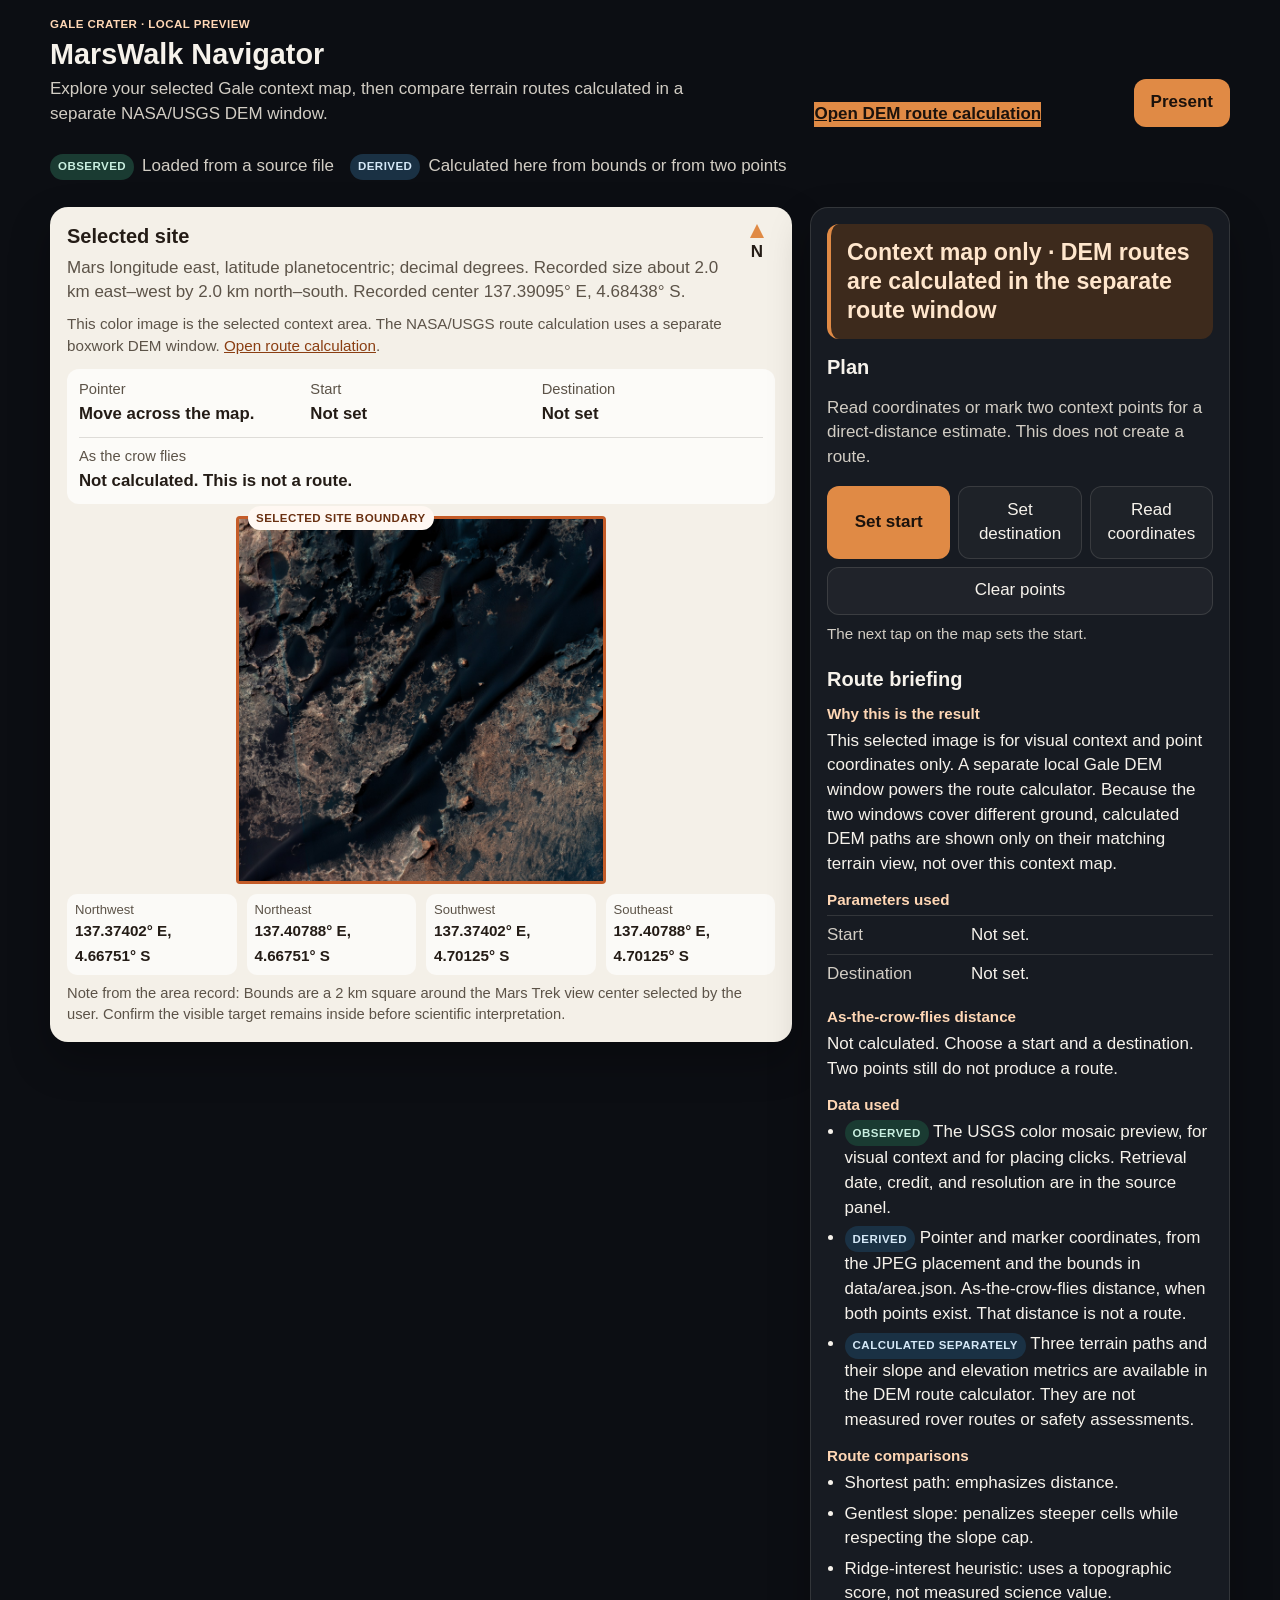
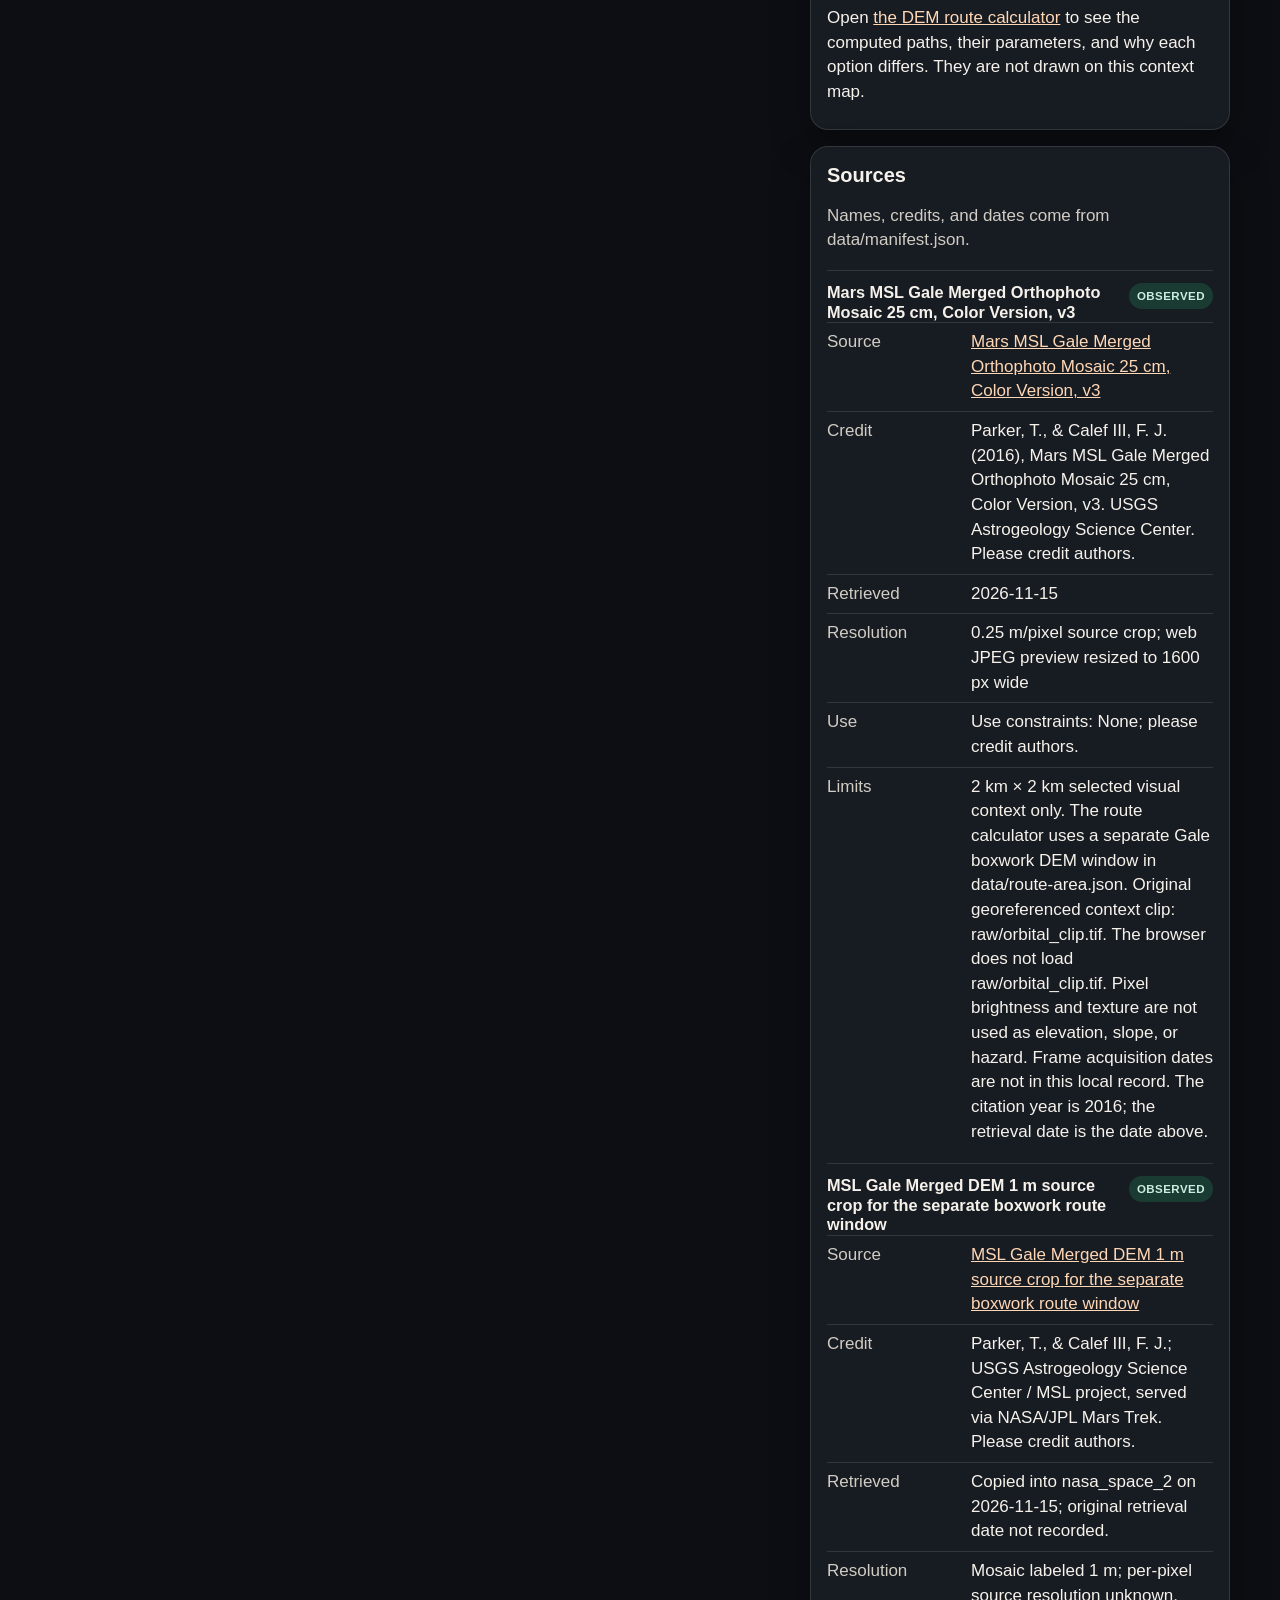
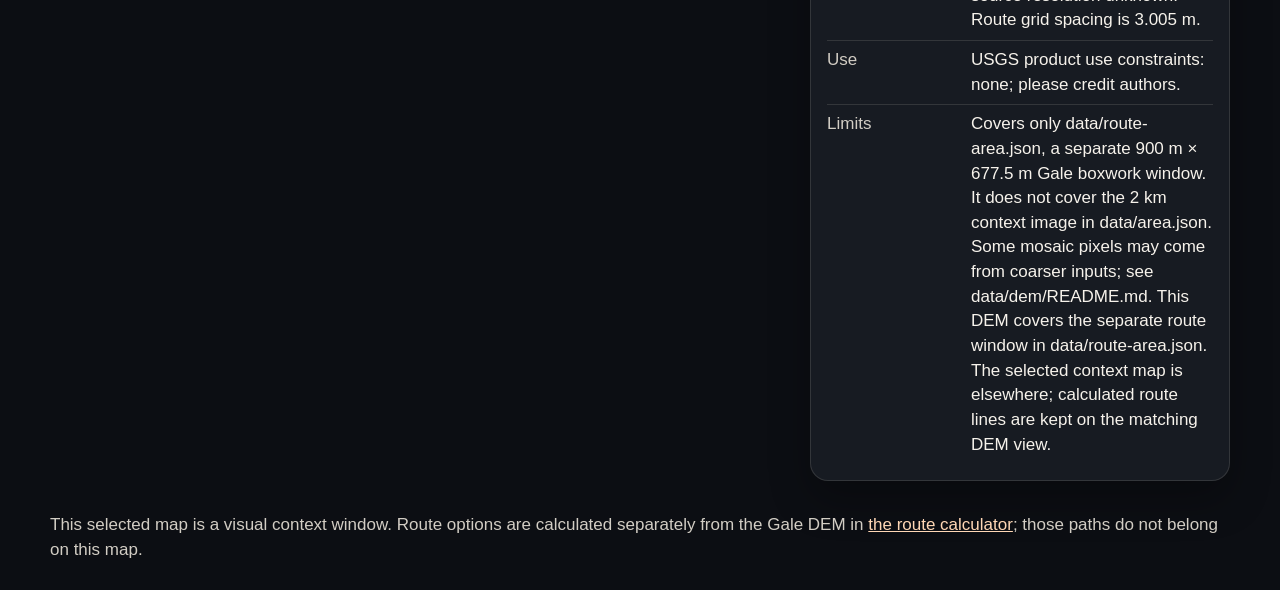
==== commit f65a08f9: "Remove unavailable data features" ====
--- a/index.html
+++ b/index.html
@@ -26,7 +26,6 @@
   <ul class="legend" aria-label="How to read this page">
     <li><span class="tag observed">Observed</span> Loaded from a source file</li>
     <li><span class="tag derived">Derived</span> Calculated here from bounds or from two points</li>
-    <li><span class="tag unavailable">Unavailable</span> Not in this project</li>
   </ul>
 
   <main class="layout">
@@ -59,14 +58,11 @@
             alt="Color orbital preview of the selected Gale crater site, from the USGS 25 centimeter mosaic. The JPEG is placed with the project bounds."
             draggable="false">
           <p id="image-error" class="image-error" hidden>The orbital image did not load from assets/maps/orbital.jpg.</p>
-          <svg id="geology-svg" hidden aria-hidden="true"></svg>
           <div id="markers"></div>
         </div>
       </div>
 
       <p id="no-road" class="map-flag" hidden></p>
-      <p id="geology-map-note" class="map-flag" hidden>Regional context only. This layer does not identify local mineral composition.</p>
-
       <div id="corners" class="corners" aria-label="Site corners"></div>
       <p id="area-note" class="quiet"></p>
     </section>
@@ -76,7 +72,7 @@
         <div data-spot="controls" id="controls">
           <p id="status-line" class="status-banner">Selected map is context only. Open the DEM route calculator for calculated paths.</p>
           <h2 id="plan-title">Plan</h2>
-          <p class="lede">These baselines stay visible. A map click only marks a point.</p>
+          <p class="lede">Read coordinates or mark two context points for a direct-distance estimate. This does not create a route.</p>
 
           <div class="mode-row">
             <div class="segment" role="radiogroup" aria-label="What a map click does">
@@ -87,56 +83,6 @@
             <button type="button" class="secondary" id="clear">Clear points</button>
           </div>
           <p id="mode-help" class="help">The next tap on the map sets the start.</p>
-
-          <div class="field">
-            <div class="field-head">
-              <label for="slope">Maximum allowed slope</label>
-              <span class="badge" id="slope-badge">Not applied</span>
-            </div>
-            <div class="slope-row">
-              <input id="slope" type="range" min="5" max="30" step="1" value="15" aria-describedby="slope-help">
-              <output id="slope-value" for="slope">15°</output>
-            </div>
-            <p id="slope-help" class="help">Starting baseline in this app: 15°, adjustable from 5° to 30°. This is not a mission rule. It is recorded only, and it is inactive until a DEM for this same box is loaded.</p>
-          </div>
-
-          <div class="field">
-            <div class="field-head">
-              <span id="distance-label">Distance preference</span>
-              <span class="badge">Not applied</span>
-            </div>
-            <div class="segment" role="radiogroup" aria-labelledby="distance-label">
-              <button type="button" data-distance="shorter" aria-pressed="false">Shorter</button>
-              <button type="button" data-distance="balanced" aria-pressed="true">Balanced</button>
-              <button type="button" data-distance="longer" aria-pressed="false">Longer</button>
-            </div>
-            <p class="help">How much a future route should care about length. Length is not changed on the map.</p>
-          </div>
-
-          <div class="field">
-            <div class="field-head">
-              <span id="science-label">Science-interest preference</span>
-              <span class="badge">Not applied</span>
-            </div>
-            <div class="segment" role="radiogroup" aria-labelledby="science-label">
-              <button type="button" data-science="low" aria-pressed="false">Low</button>
-              <button type="button" data-science="medium" aria-pressed="true">Medium</button>
-              <button type="button" data-science="high" aria-pressed="false">High</button>
-            </div>
-            <p class="help">How much a future route should favor science stops. No local stops are loaded, so this preference cannot pick a place.</p>
-          </div>
-
-          <div class="field" id="geology-field">
-            <div class="field-head">
-              <span id="geology-label">Geology context</span>
-              <span class="badge" id="geology-badge">Not loaded</span>
-            </div>
-            <label class="check" for="geology">
-              <input type="checkbox" id="geology" disabled>
-              Show regional geology
-            </label>
-            <p class="help" id="geology-help">Reserved for the global geologic map. When that layer is added, label it regional context only. It does not identify local mineral composition.</p>
-          </div>
         </div>
 
         <div data-spot="route" id="briefing-spot">
--- a/style.css
+++ b/style.css
@@ -100,8 +100,7 @@
 .eyebrow,
 .present-kicker,
 .boundary-label,
-.tag,
-.badge {
+.tag {
   letter-spacing: 0.04em;
   text-transform: uppercase;
   font-size: 0.72rem;
@@ -148,8 +147,7 @@
   color: var(--muted);
 }
 
-.tag,
-.badge {
+.tag {
   display: inline-flex;
   align-items: center;
   min-height: 26px;
@@ -160,8 +158,6 @@
 
 .tag.observed { background: var(--observed-bg); color: var(--observed); }
 .tag.derived { background: var(--derived-bg); color: var(--derived); }
-.tag.unavailable,
-.badge { background: var(--unavailable-bg); color: var(--unavailable); }
 
 .layout {
   display: grid;
@@ -298,7 +294,6 @@
   pointer-events: none;
 }
 
-#geology-svg,
 #markers {
   position: absolute;
   inset: 0;
@@ -371,16 +366,6 @@
 
 .quiet { margin: 8px 0 0; font-size: 0.92rem; }
 
-.field { margin-top: 16px; }
-
-.field-head {
-  display: flex;
-  justify-content: space-between;
-  align-items: center;
-  gap: 8px;
-  margin-bottom: 8px;
-}
-
 .mode-row { display: grid; gap: 8px; }
 
 .segment { display: flex; flex-wrap: wrap; gap: 8px; }
@@ -399,36 +384,6 @@
 }
 
 .help { margin: 8px 0 0; font-size: 0.95rem; }
-
-.slope-row {
-  display: grid;
-  grid-template-columns: 1fr auto;
-  gap: 12px;
-  align-items: center;
-}
-
-input[type="range"] {
-  width: 100%;
-  accent-color: var(--accent);
-  min-height: 36px;
-}
-
-output {
-  min-width: 3.2rem;
-  font-variant-numeric: tabular-nums;
-  font-weight: 700;
-  color: var(--accent-soft);
-}
-
-.check {
-  display: flex;
-  align-items: center;
-  gap: 10px;
-  min-height: 48px;
-  font-weight: 700;
-}
-
-.check input { width: 1.2rem; height: 1.2rem; }
 
 .briefing-title { margin-top: 22px; }
 
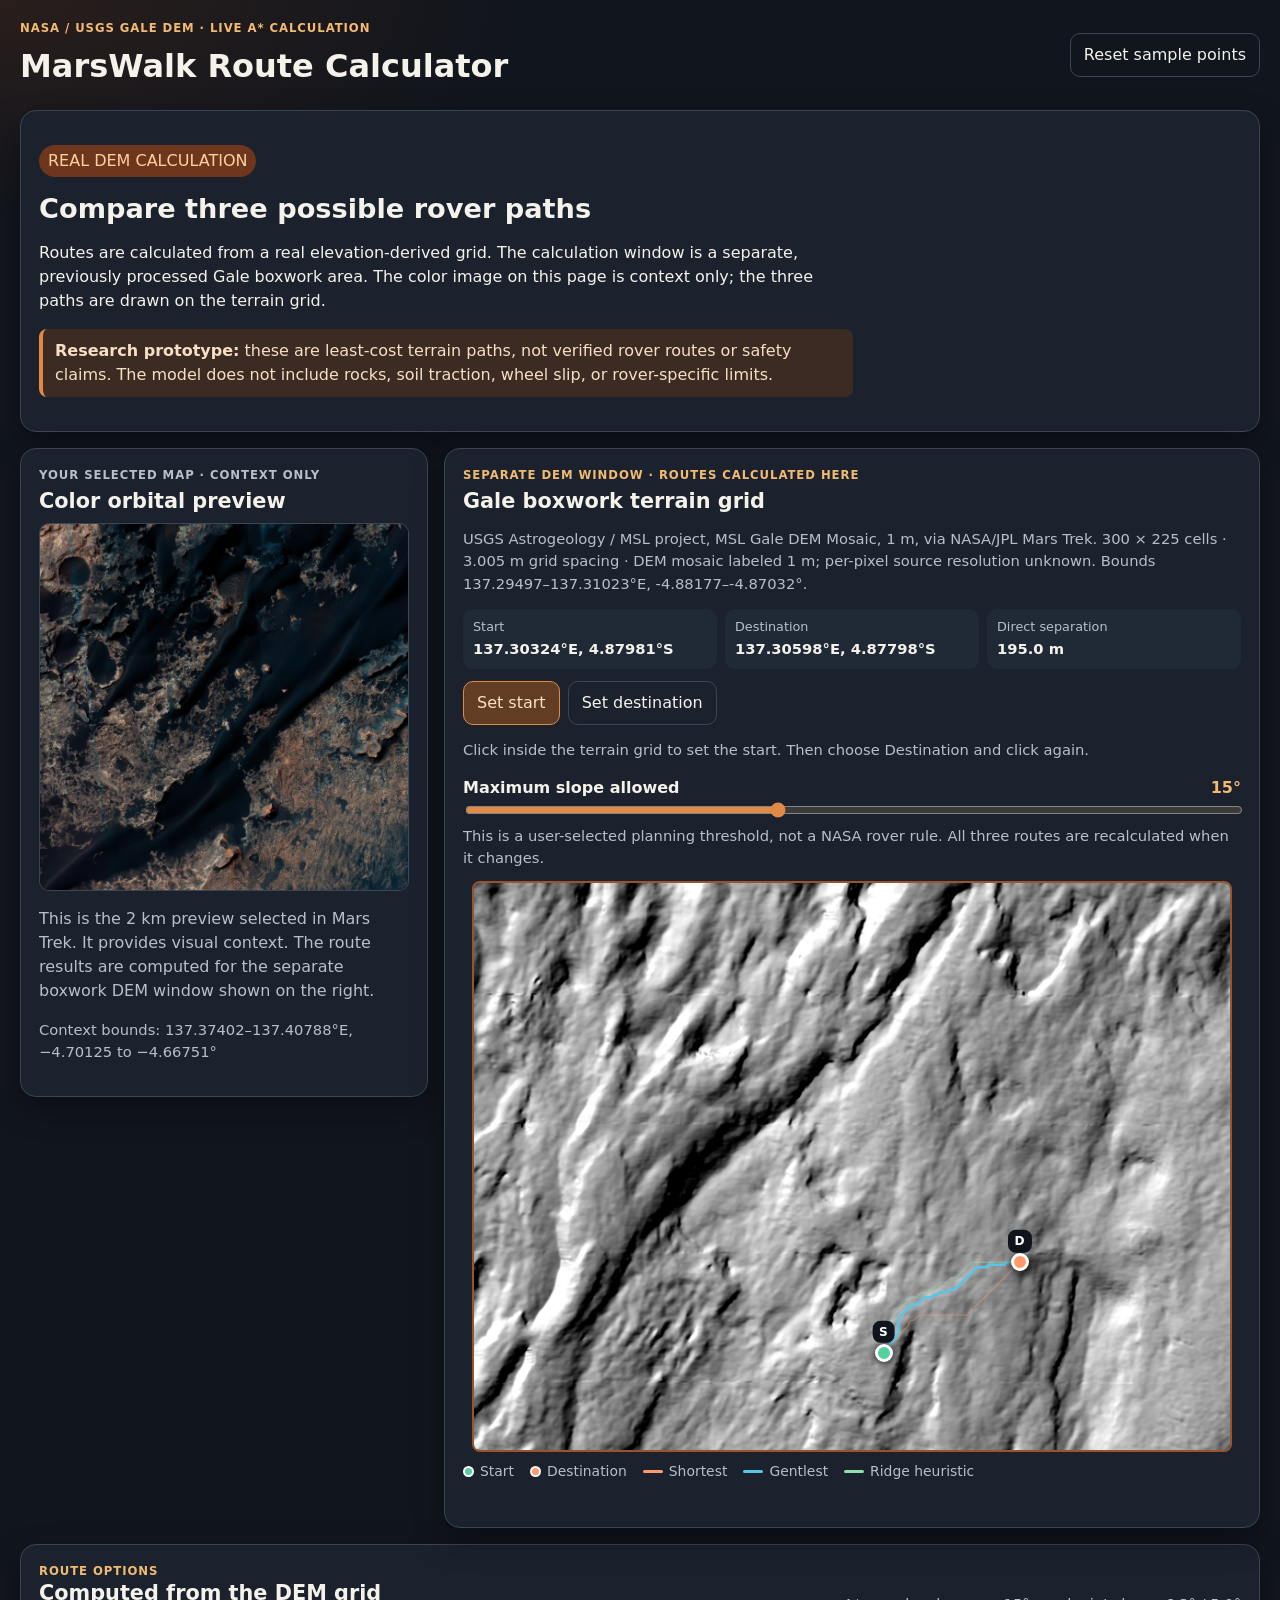
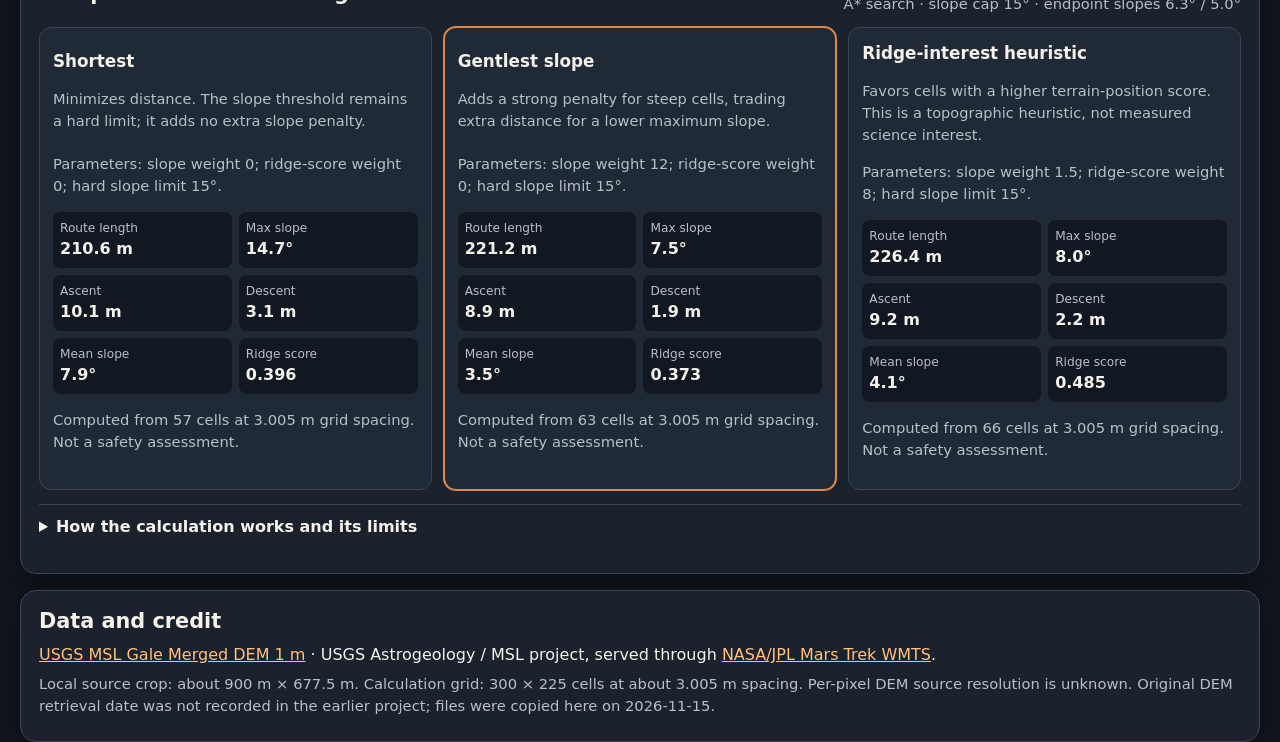
==== commit 09abaeaa: "Open the public site on the route calculator only. Co-authored-by: Cursor <cursoragent@cursor.com>" ====
--- a/index.html
+++ b/index.html
@@ -3,131 +3,12 @@
 <head>
   <meta charset="utf-8">
   <meta name="viewport" content="width=device-width, initial-scale=1">
-  <title>MarsWalk Navigator</title>
-  <meta name="description" content="Explore a selected Gale context map and compare rover route options calculated from a separate USGS terrain model.">
-  <link rel="stylesheet" href="style.css">
+  <title>MarsWalk Route Calculator</title>
+  <meta http-equiv="refresh" content="0; url=route-demo.html">
+  <link rel="canonical" href="route-demo.html">
+  <script>location.replace("route-demo.html");</script>
 </head>
 <body>
-  <a class="skip" href="#map">Skip to map</a>
-
-  <header class="site-header">
-    <div class="brand">
-      <p class="eyebrow">Gale crater · local preview</p>
-      <h1>MarsWalk Navigator</h1>
-      <p class="tagline">Explore your selected Gale context map, then compare terrain routes calculated in a separate NASA/USGS DEM window.</p>
-    </div>
-    <a class="primary" href="route-demo.html">Open DEM route calculation</a>
-    <button type="button" class="primary" id="present-open">Present</button>
-  </header>
-
-  <p id="load-error" class="banner" hidden></p>
-  <p id="live" class="visually-hidden" aria-live="polite"></p>
-
-  <ul class="legend" aria-label="How to read this page">
-    <li><span class="tag observed">Observed</span> Loaded from a source file</li>
-    <li><span class="tag derived">Derived</span> Calculated here from bounds or from two points</li>
-  </ul>
-
-  <main class="layout">
-    <section class="panel map-panel" id="map" aria-labelledby="map-title">
-      <div class="panel-head">
-        <div>
-          <h2 id="map-title">Selected site</h2>
-          <p id="site-meta">Loading the area record…</p>
-          <p class="help">This color image is the selected context area. The NASA/USGS route calculation uses a separate boxwork DEM window. <a href="route-demo.html">Open route calculation</a>.</p>
-        </div>
-        <div class="north" title="Up is north, from the latitude bounds">
-          <span class="north-arrow" aria-hidden="true"></span>
-          <span>N</span>
-        </div>
-      </div>
-
-      <div id="readout" class="readout">
-        <p><span>Pointer</span> <strong id="pointer-readout">Move across the map.</strong></p>
-        <p><span>Start</span> <strong id="start-readout">Not set</strong></p>
-        <p><span>Destination</span> <strong id="end-readout">Not set</strong></p>
-        <p class="crow-line"><span>As the crow flies</span> <strong id="crow-readout">Not calculated. This is not a route.</strong></p>
-      </div>
-
-      <div class="viewport" id="viewport" data-spot="map">
-        <p class="boundary-label">Selected site boundary</p>
-        <div class="frame">
-          <img
-            id="orbital"
-            src="assets/maps/orbital.jpg"
-            alt="Color orbital preview of the selected Gale crater site, from the USGS 25 centimeter mosaic. The JPEG is placed with the project bounds."
-            draggable="false">
-          <p id="image-error" class="image-error" hidden>The orbital image did not load from assets/maps/orbital.jpg.</p>
-          <div id="markers"></div>
-        </div>
-      </div>
-
-      <p id="no-road" class="map-flag" hidden></p>
-      <div id="corners" class="corners" aria-label="Site corners"></div>
-      <p id="area-note" class="quiet"></p>
-    </section>
-
-    <div class="side">
-      <section class="panel" aria-labelledby="plan-title">
-        <div data-spot="controls" id="controls">
-          <p id="status-line" class="status-banner">Selected map is context only. Open the DEM route calculator for calculated paths.</p>
-          <h2 id="plan-title">Plan</h2>
-          <p class="lede">Read coordinates or mark two context points for a direct-distance estimate. This does not create a route.</p>
-
-          <div class="mode-row">
-            <div class="segment" role="radiogroup" aria-label="What a map click does">
-              <button type="button" id="mode-start" data-mode="start" aria-checked="true" role="radio">Set start</button>
-              <button type="button" id="mode-destination" data-mode="destination" aria-checked="false" role="radio">Set destination</button>
-              <button type="button" id="mode-inspect" data-mode="inspect" aria-checked="false" role="radio">Read coordinates</button>
-            </div>
-            <button type="button" class="secondary" id="clear">Clear points</button>
-          </div>
-          <p id="mode-help" class="help">The next tap on the map sets the start.</p>
-        </div>
-
-        <div data-spot="route" id="briefing-spot">
-          <h2 class="briefing-title">Route briefing</h2>
-          <div id="briefing"></div>
-        </div>
-      </section>
-
-      <section class="panel" id="sources" data-spot="sources" aria-labelledby="sources-title">
-        <h2 id="sources-title">Sources</h2>
-        <p class="lede">Names, credits, and dates come from <span class="path">data/manifest.json</span>.</p>
-        <div id="source-list">
-          <p class="help">Loading source records…</p>
-        </div>
-      </section>
-    </div>
-  </main>
-
-  <footer class="site-footer">
-    <p>This selected map is a visual context window. Route options are calculated separately from the Gale DEM in <a href="route-demo.html">the route calculator</a>; those paths do not belong on this map.</p>
-  </footer>
-
-  <div id="present" class="present" hidden>
-    <div class="present-card" role="region" aria-labelledby="present-title">
-      <p class="present-kicker" id="present-kicker">90-second demo</p>
-      <h2 id="present-title"></h2>
-      <p id="present-body"></p>
-      <div id="present-extra"></div>
-      <div class="present-progress" aria-hidden="true"><span id="present-fill"></span></div>
-      <div class="present-controls">
-        <p id="present-time">Step 1 of 6 · 0:00 / 1:30</p>
-        <div class="present-buttons">
-          <button type="button" class="secondary" id="present-back">Back</button>
-          <button type="button" class="secondary" id="present-pause">Pause</button>
-          <button type="button" class="primary" id="present-next">Next</button>
-          <button type="button" class="secondary" id="present-close">Close</button>
-        </div>
-      </div>
-    </div>
-  </div>
-
-  <noscript>
-    <p class="banner">JavaScript is required to place the map bounds and load the source records.</p>
-  </noscript>
-  <script src="script.js"></script>
+  <p><a href="route-demo.html">MarsWalk route calculator</a></p>
 </body>
 </html>
-
